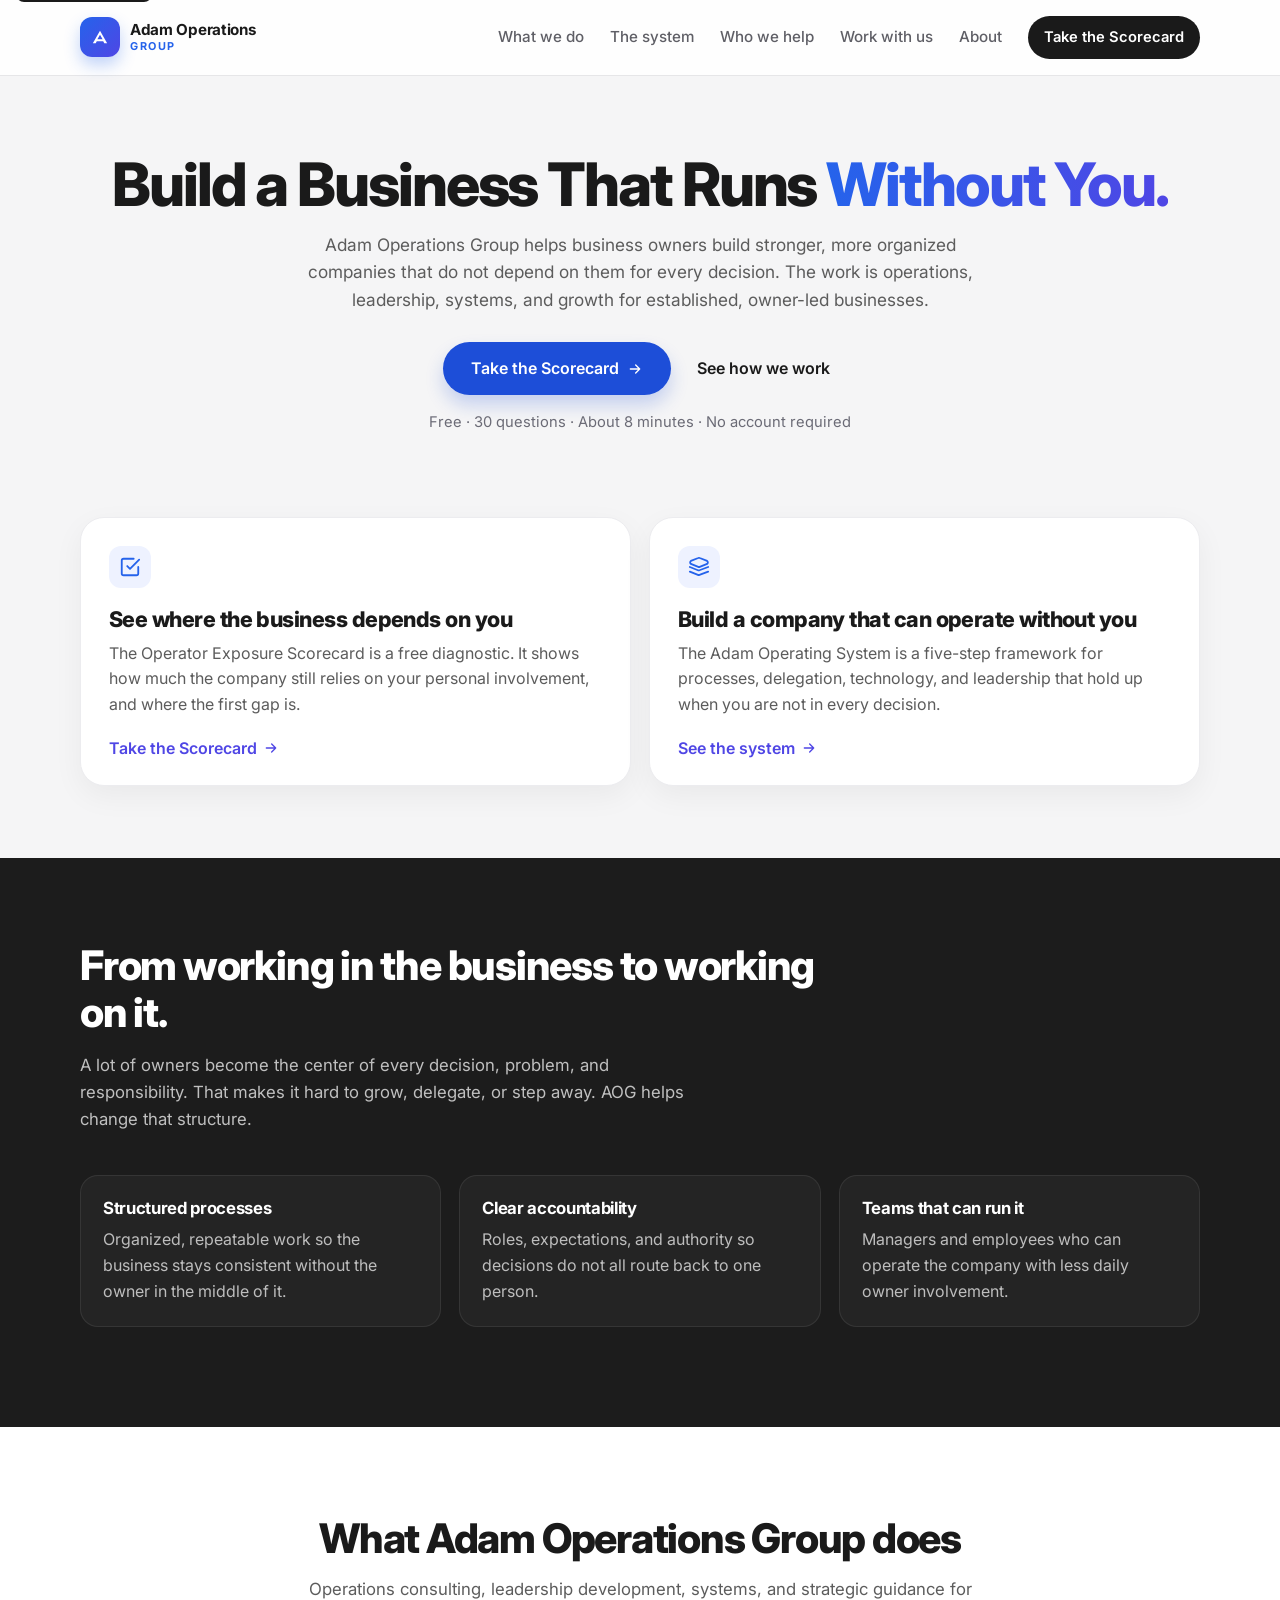
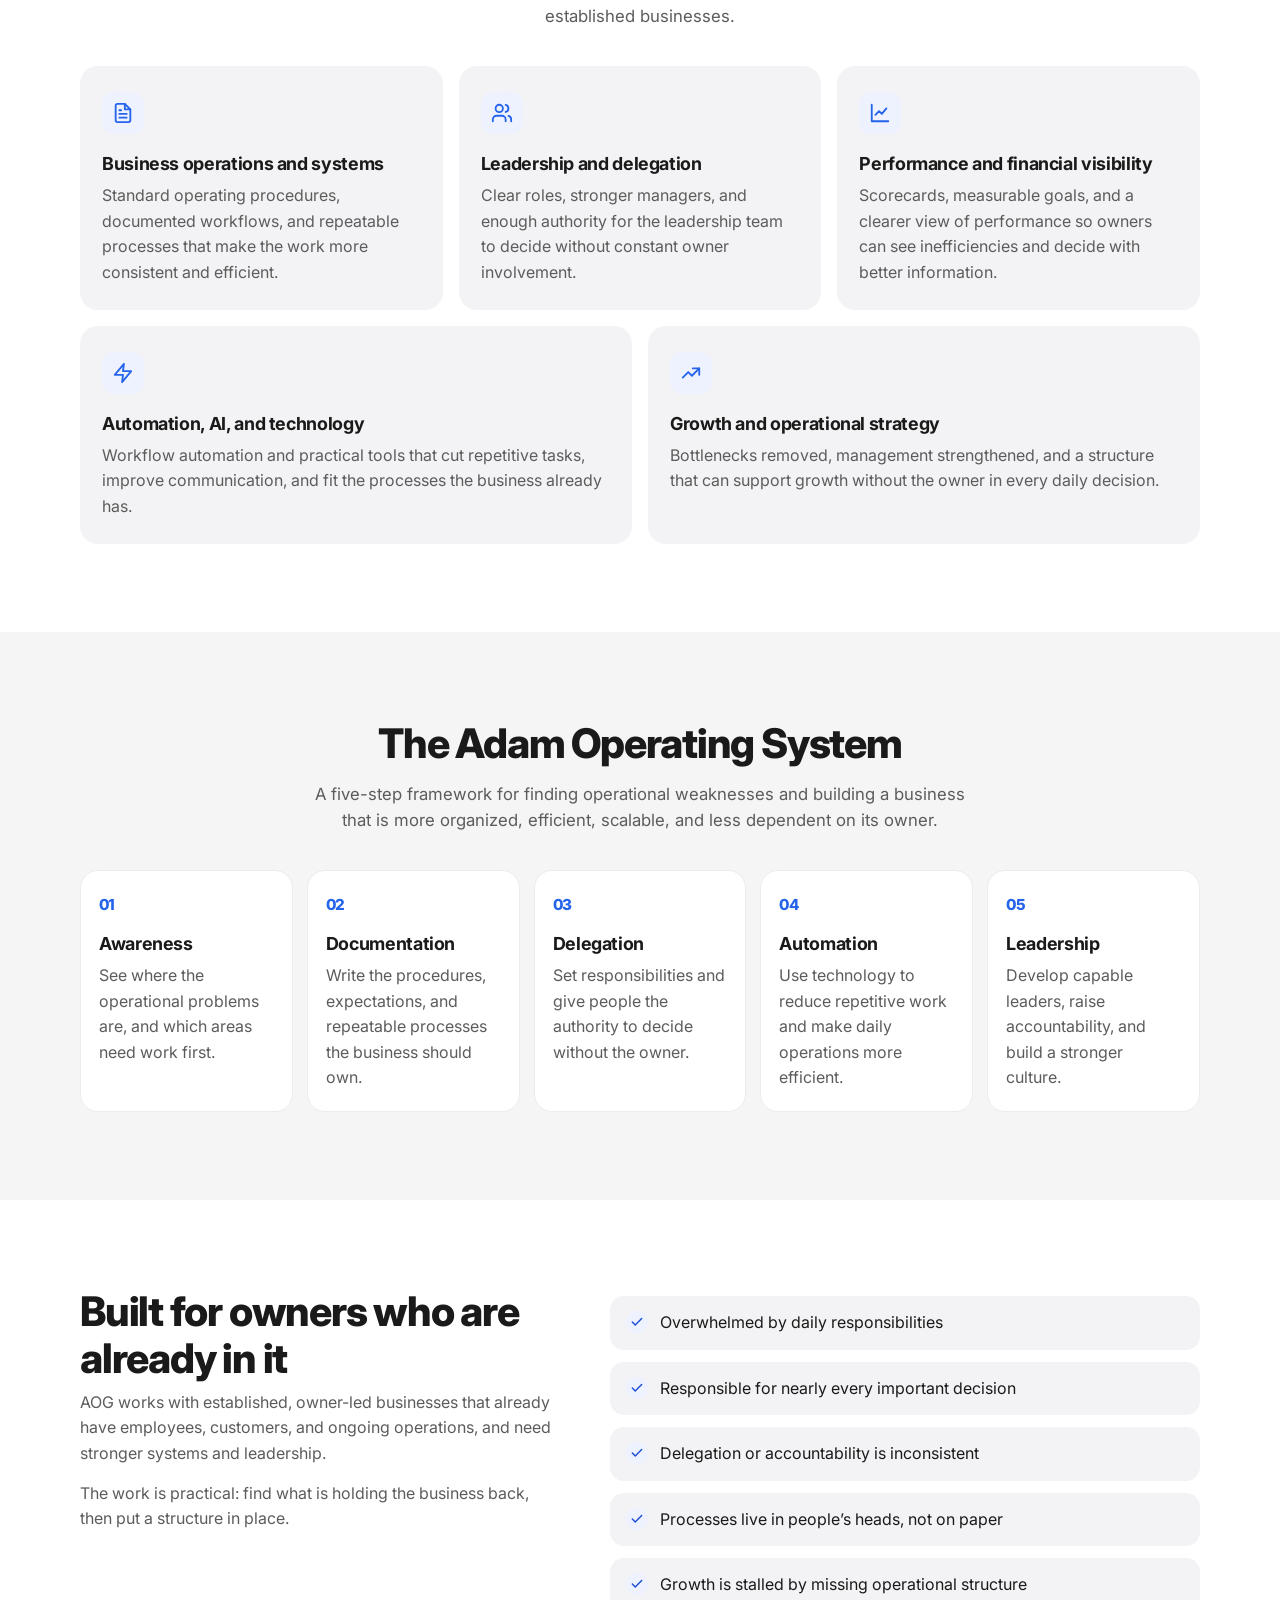
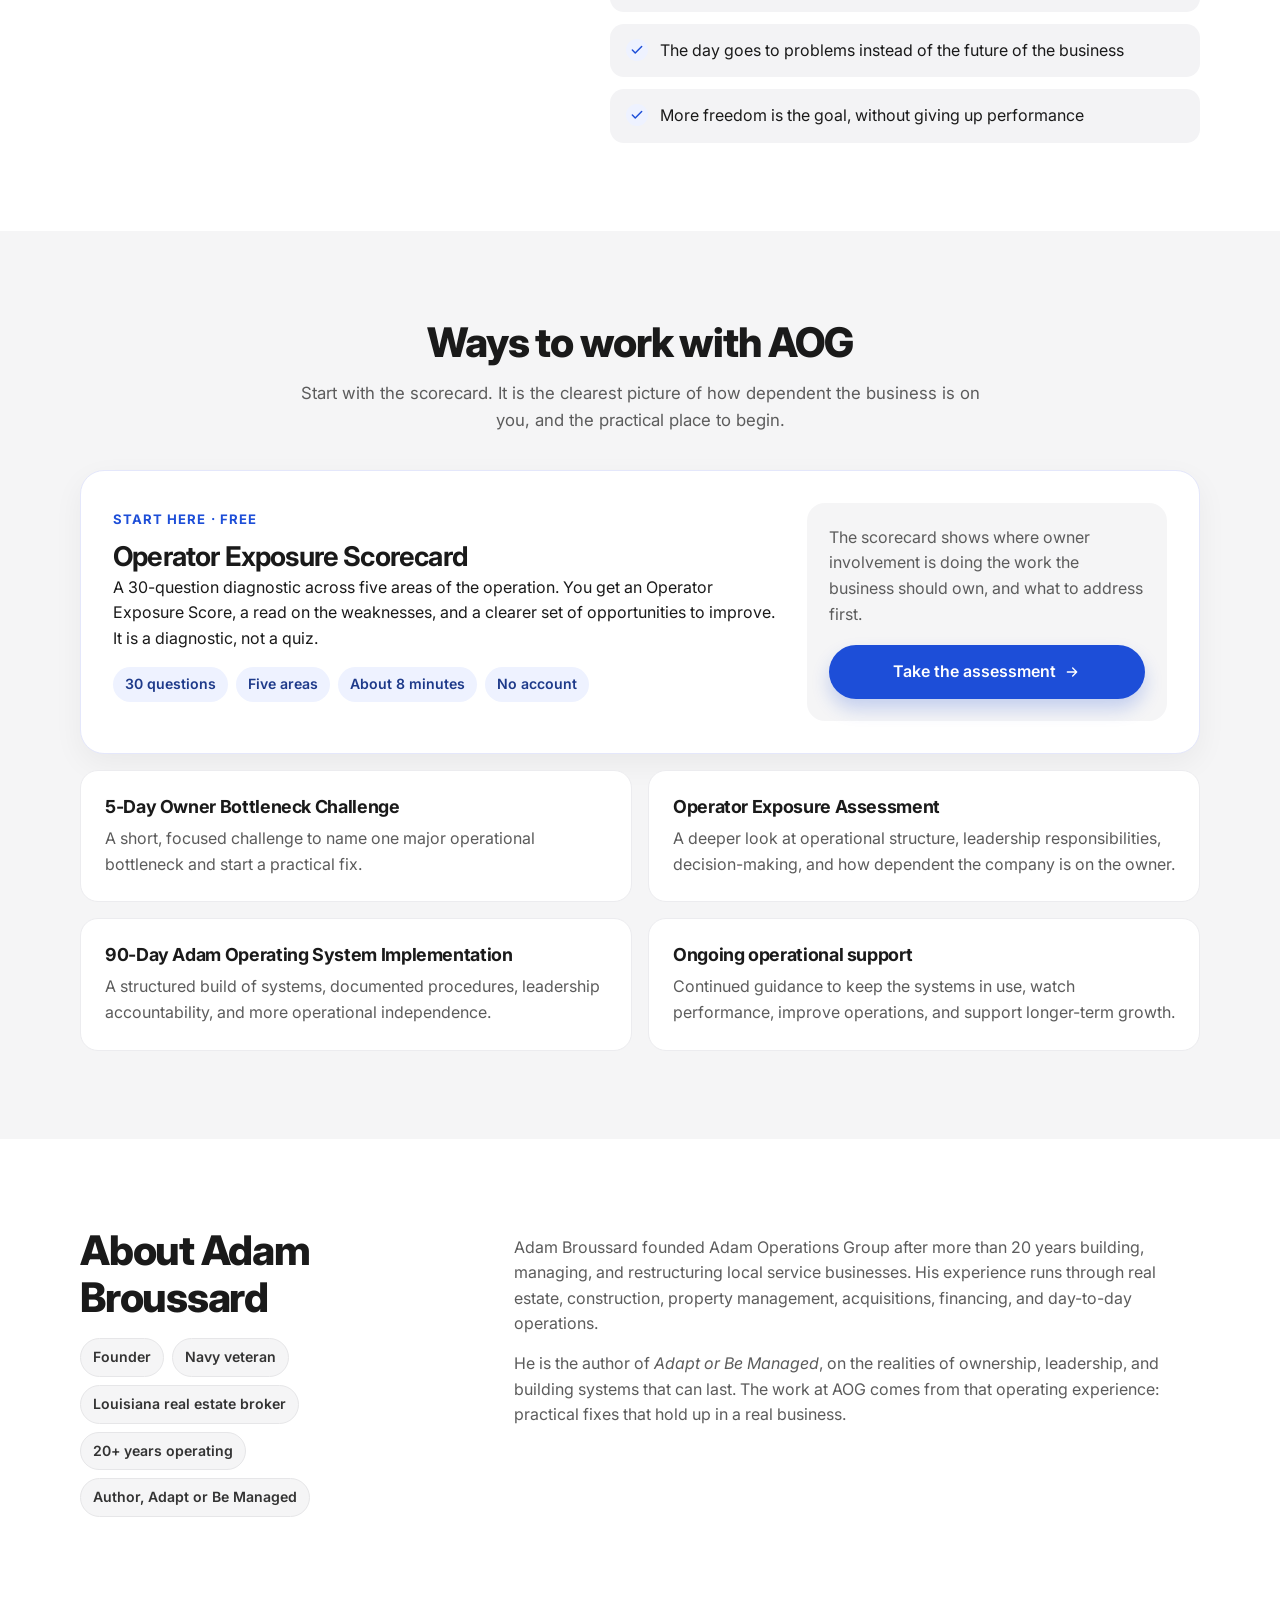
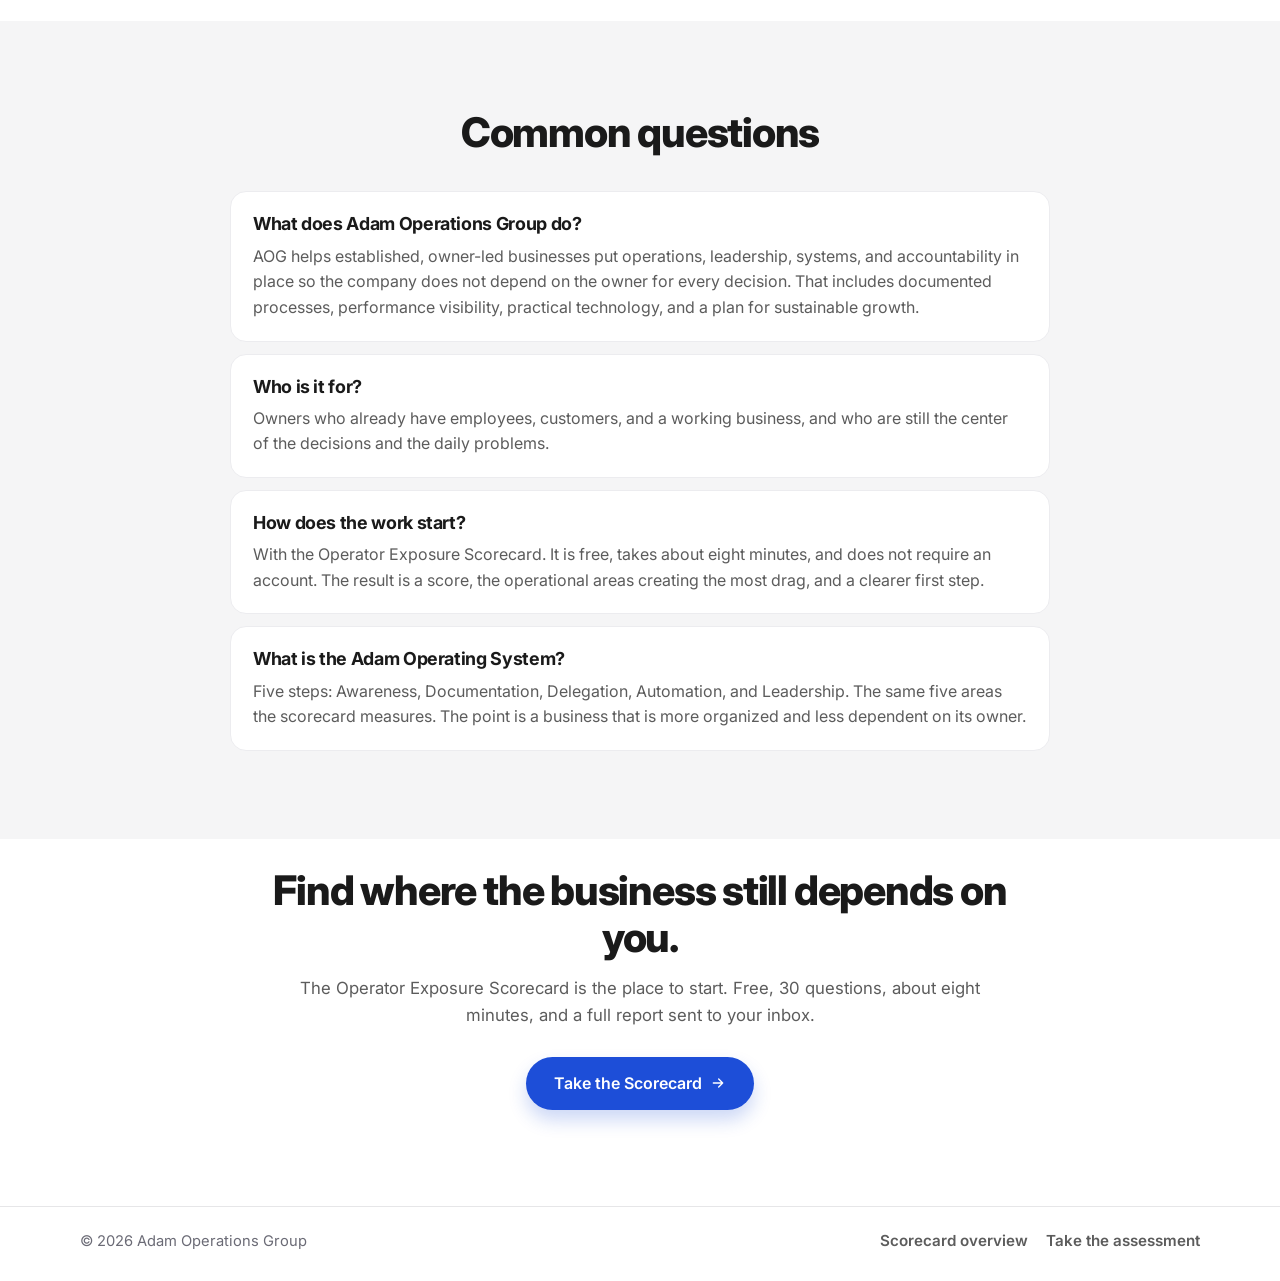
==== index.html @ 941cbd58 "Add the Adam Operations Group landing page. Give owners one place to see the offer and start the Ope" ====
<!DOCTYPE html>
<html lang="en">
<head>
  <meta charset="UTF-8">
  <meta name="viewport" content="width=device-width, initial-scale=1">
  <title>Adam Operations Group | Build a Business That Runs Without You</title>
  <meta name="description" content="Adam Operations Group helps established, owner-led businesses build systems, leadership, and operations that do not depend on the owner for every decision. Take the free Operator Exposure Scorecard.">
  <link rel="preconnect" href="https://fonts.googleapis.com">
  <link rel="preconnect" href="https://fonts.gstatic.com" crossorigin>
  <link href="https://fonts.googleapis.com/css2?family=Inter:wght@400;500;600;700;800&display=swap" rel="stylesheet">
  <link rel="icon" href="data:image/svg+xml,%3Csvg xmlns='http://www.w3.org/2000/svg' viewBox='0 0 32 32'%3E%3Crect width='32' height='32' rx='8' fill='%232563eb'/%3E%3Cpath d='M8 21.5 16 8l8 13.5h-3.1l-1.2-2.4H12.3L11.1 21.5H8zm4.9-4.6h6.2L16 12.2l-3.1 4.7z' fill='white'/%3E%3C/svg%3E">
  <style>
    :root {
      --ink: #1a1a1a;
      --muted: #5c5c5c;
      --soft: #6b6b76;
      --line: #e6e6e8;
      --bg: #f5f5f6;
      --card: #f3f3f5;
      --white: #ffffff;
      --blue: #1d4ed8;
      --blue-bright: #2563eb;
      --indigo: #4f46e5;
      --blue-soft: #eef2ff;
      --max: 1120px;
      --header: 76px;
      --shadow: 0 10px 30px rgba(17, 17, 17, 0.05);
    }

    * { box-sizing: border-box; }
    html { scroll-behavior: smooth; }
    body {
      margin: 0;
      font-family: Inter, ui-sans-serif, system-ui, sans-serif;
      color: var(--ink);
      background: var(--bg);
      font-size: 16px;
      line-height: 1.6;
    }
    img, svg { display: block; }
    a { color: inherit; }
    button, a { -webkit-tap-highlight-color: transparent; }
    :focus-visible {
      outline: 2px solid var(--blue-bright);
      outline-offset: 3px;
    }
    .skip {
      position: absolute;
      left: 16px;
      top: -40px;
      background: var(--ink);
      color: white;
      padding: 8px 12px;
      border-radius: 8px;
      z-index: 20;
    }
    .skip:focus { top: 12px; }

    .wrap {
      width: min(var(--max), calc(100% - 40px));
      margin: 0 auto;
    }
    .center { text-align: center; }
    .lede {
      max-width: 680px;
      margin: 14px auto 0;
      color: var(--muted);
      font-size: 1.05rem;
    }
    h1, h2, h3, p { margin: 0; }
    h1 {
      font-size: clamp(2.5rem, 5.4vw, 3.75rem);
      line-height: 1.08;
      letter-spacing: -0.035em;
      font-weight: 800;
    }
    h2 {
      font-size: clamp(1.85rem, 3.4vw, 2.55rem);
      line-height: 1.15;
      letter-spacing: -0.03em;
      font-weight: 800;
    }
    h3 {
      font-size: 1.12rem;
      letter-spacing: -0.02em;
      font-weight: 700;
      line-height: 1.3;
    }
    .accent {
      background: linear-gradient(90deg, var(--blue-bright), var(--indigo));
      -webkit-background-clip: text;
      background-clip: text;
      color: transparent;
    }

    header {
      position: sticky;
      top: 0;
      z-index: 10;
      height: var(--header);
      display: flex;
      align-items: center;
      background: rgba(255, 255, 255, 0.84);
      backdrop-filter: blur(12px);
      border-bottom: 1px solid var(--line);
    }
    .bar {
      width: min(var(--max), calc(100% - 40px));
      margin: 0 auto;
      display: flex;
      align-items: center;
      justify-content: space-between;
      gap: 24px;
    }
    .brand {
      display: flex;
      align-items: center;
      gap: 10px;
      text-decoration: none;
      min-width: 0;
    }
    .mark {
      width: 40px;
      height: 40px;
      border-radius: 12px;
      display: grid;
      place-items: center;
      color: white;
      background: linear-gradient(135deg, var(--blue-bright), var(--indigo));
      box-shadow: 0 8px 16px rgba(37, 99, 235, 0.28);
      flex: none;
    }
    .brand-text { display: flex; flex-direction: column; line-height: 1.05; }
    .brand-text strong { font-size: 0.95rem; letter-spacing: -0.02em; }
    .brand-text small {
      margin-top: 3px;
      font-size: 0.68rem;
      font-weight: 700;
      letter-spacing: 0.14em;
      text-transform: uppercase;
      color: var(--blue-bright);
    }
    nav { display: flex; align-items: center; gap: 26px; }
    nav a {
      text-decoration: none;
      color: #5f5f66;
      font-weight: 500;
      font-size: 0.95rem;
    }
    nav a:hover { color: var(--ink); }
    nav a.btn { color: white; font-weight: 600; }
    nav a.btn:hover { color: white; }
    .menu {
      display: none;
      width: 42px;
      height: 42px;
      border-radius: 999px;
      border: 1px solid var(--line);
      background: white;
      color: var(--ink);
      align-items: center;
      justify-content: center;
      cursor: pointer;
    }

    .btn {
      display: inline-flex;
      align-items: center;
      justify-content: center;
      gap: 8px;
      text-decoration: none;
      border-radius: 999px;
      font-weight: 600;
      border: 0;
      cursor: pointer;
    }
    .btn svg { width: 16px; height: 16px; }
    .btn-dark {
      background: var(--ink);
      color: white;
      padding: 10px 16px;
      font-size: 0.92rem;
    }
    .btn-dark:hover { background: #000; }
    .btn-blue {
      background: var(--blue);
      color: white;
      padding: 14px 28px;
      font-size: 1rem;
      box-shadow: 0 10px 18px rgba(29, 78, 216, 0.22);
    }
    .btn-blue:hover { background: #1e40af; }
    .btn-ghost {
      background: transparent;
      color: var(--ink);
      padding: 14px 8px;
      font-size: 1rem;
    }
    .btn-ghost:hover { color: var(--blue); }

    .hero {
      padding: 76px 0 28px;
      text-align: center;
    }
    .hero .lede { font-size: 1.08rem; }
    .hero-actions {
      display: flex;
      justify-content: center;
      align-items: center;
      gap: 8px 18px;
      margin-top: 28px;
      flex-wrap: wrap;
    }
    .fine {
      margin-top: 16px;
      color: var(--soft);
      font-size: 0.92rem;
    }
    .paths {
      display: grid;
      grid-template-columns: 1fr 1fr;
      gap: 18px;
      padding: 54px 0 72px;
    }
    .path {
      display: flex;
      flex-direction: column;
      align-items: flex-start;
      text-align: left;
      text-decoration: none;
      background: white;
      border: 1px solid #ececef;
      border-radius: 24px;
      padding: 28px 28px 24px;
      box-shadow: var(--shadow);
      min-height: 230px;
      transition: border-color 0.15s ease, transform 0.15s ease;
    }
    .path:hover { border-color: #d5d5dc; transform: translateY(-2px); }
    .path h2 {
      font-size: 1.35rem;
      line-height: 1.25;
      letter-spacing: -0.025em;
    }
    .icon {
      width: 42px;
      height: 42px;
      border-radius: 12px;
      display: grid;
      place-items: center;
      background: var(--blue-soft);
      color: var(--blue-bright);
      margin-bottom: 18px;
    }
    .icon svg { width: 22px; height: 22px; }
    .path p, .card p, .offer p, .step p, .faq p, .about-copy p, .who-copy p {
      color: var(--muted);
      margin-top: 8px;
    }
    .more {
      margin-top: auto;
      padding-top: 18px;
      color: var(--indigo);
      font-weight: 600;
      display: inline-flex;
      align-items: center;
      gap: 6px;
    }
    .more svg { width: 16px; height: 16px; }

    .band {
      background: #1c1c1c;
      color: white;
      padding: 84px 0;
    }
    .band h2 { max-width: 740px; }
    .band .intro {
      max-width: 640px;
      color: rgba(255, 255, 255, 0.72);
      margin-top: 16px;
      font-size: 1.05rem;
    }
    .pillars {
      display: grid;
      grid-template-columns: repeat(3, 1fr);
      gap: 18px;
      margin-top: 42px;
      list-style: none;
      padding: 0;
    }
    .pillars li {
      background: rgba(255, 255, 255, 0.04);
      border: 1px solid rgba(255, 255, 255, 0.08);
      border-radius: 18px;
      padding: 22px;
    }
    .pillars h3 { font-size: 1.05rem; }
    .pillars p { color: rgba(255, 255, 255, 0.7); margin-top: 8px; }

    section { scroll-margin-top: 92px; }
    .section { padding: 88px 0; }
    .section.white { background: white; }
    .section.gray { background: var(--bg); }
    .section-head { margin-bottom: 36px; }

    .cards {
      display: grid;
      grid-template-columns: repeat(6, 1fr);
      gap: 16px;
      list-style: none;
      padding: 0;
      margin: 0;
    }
    .card {
      background: var(--card);
      border-radius: 18px;
      padding: 26px 22px 24px;
      text-align: left;
    }
    .cards .card:nth-child(-n+3) { grid-column: span 2; }
    .cards .card:nth-child(n+4) { grid-column: span 3; }

    .steps {
      display: grid;
      grid-template-columns: repeat(5, 1fr);
      gap: 14px;
      list-style: none;
      padding: 0;
      margin: 0;
    }
    .step {
      background: white;
      border: 1px solid #ececef;
      border-radius: 18px;
      padding: 22px 18px 20px;
      text-align: left;
    }
    .num {
      display: block;
      font-weight: 800;
      letter-spacing: -0.04em;
      font-size: 0.95rem;
      color: var(--blue-bright);
      margin-bottom: 14px;
    }

    .who {
      display: grid;
      grid-template-columns: 0.9fr 1.1fr;
      gap: 48px;
      align-items: start;
    }
    .who-copy h2, .about-copy h2 { text-align: left; }
    .checks {
      list-style: none;
      padding: 8px 0 0;
      margin: 0;
      display: grid;
      gap: 12px;
    }
    .checks li {
      display: flex;
      gap: 12px;
      align-items: flex-start;
      background: var(--card);
      border-radius: 14px;
      padding: 14px 16px;
      color: var(--ink);
    }
    .tick {
      width: 22px;
      height: 22px;
      border-radius: 999px;
      background: var(--blue-soft);
      color: var(--blue);
      display: grid;
      place-items: center;
      flex: none;
      margin-top: 1px;
    }
    .tick svg { width: 14px; height: 14px; }

    .offers { display: grid; gap: 16px; }
    .feature {
      display: grid;
      grid-template-columns: 1.3fr 0.7fr;
      gap: 24px;
      align-items: center;
      background: white;
      border: 1px solid #e4e7fb;
      border-radius: 24px;
      padding: 32px;
      box-shadow: var(--shadow);
      text-align: left;
    }
    .kicker {
      display: inline-flex;
      align-items: center;
      gap: 8px;
      color: var(--blue);
      font-weight: 700;
      font-size: 0.82rem;
      letter-spacing: 0.08em;
      text-transform: uppercase;
    }
    .feature h3 { font-size: 1.7rem; letter-spacing: -0.03em; margin-top: 8px; }
    .chips {
      display: flex;
      flex-wrap: wrap;
      gap: 8px;
      margin-top: 16px;
      padding: 0;
      list-style: none;
    }
    .chips li {
      background: var(--blue-soft);
      color: #1e3a8a;
      border-radius: 999px;
      padding: 6px 12px;
      font-size: 0.88rem;
      font-weight: 600;
    }
    .feature-side {
      background: var(--bg);
      border-radius: 18px;
      padding: 22px;
    }
    .feature-side p { color: var(--muted); }
    .feature-side .btn { margin-top: 18px; width: 100%; }
    .grid-2 {
      display: grid;
      grid-template-columns: 1fr 1fr;
      gap: 16px;
      list-style: none;
      padding: 0;
      margin: 0;
    }
    .offer {
      background: white;
      border: 1px solid #ececef;
      border-radius: 18px;
      padding: 24px;
      text-align: left;
    }

    .about {
      display: grid;
      grid-template-columns: 0.72fr 1.28fr;
      gap: 48px;
      align-items: start;
    }
    .creds {
      display: flex;
      flex-wrap: wrap;
      gap: 8px;
      margin-top: 18px;
      padding: 0;
      list-style: none;
    }
    .creds li {
      border: 1px solid var(--line);
      background: var(--bg);
      border-radius: 999px;
      padding: 7px 12px;
      font-size: 0.88rem;
      font-weight: 600;
      color: #333;
    }
    .about-copy p + p,
    .who-copy p + p { margin-top: 14px; }
    .book { font-style: italic; }

    .faq {
      max-width: 820px;
      margin: 0 auto;
      display: grid;
      gap: 12px;
    }
    .faq article {
      background: white;
      border: 1px solid #ececef;
      border-radius: 16px;
      padding: 20px 22px;
      text-align: left;
    }

    .close { padding: 28px 0 96px; }
    .close h2 { max-width: 760px; margin: 0 auto; }
    .footer {
      border-top: 1px solid var(--line);
      background: white;
      padding: 22px 0 28px;
    }
    .footer-row {
      display: flex;
      justify-content: space-between;
      gap: 16px;
      align-items: center;
      color: var(--soft);
      font-size: 0.92rem;
    }
    .footer a { color: var(--muted); font-weight: 600; text-decoration: none; }
    .footer a:hover { color: var(--blue); }
    .footer nav { gap: 18px; }

    @media (max-width: 980px) {
      .steps { grid-template-columns: 1fr 1fr; }
      .steps .step:last-child { grid-column: 1 / -1; }
      .cards { grid-template-columns: 1fr 1fr; }
      .cards .card,
      .cards .card:nth-child(-n+3),
      .cards .card:nth-child(n+4) { grid-column: auto; }
      .cards .card:last-child { grid-column: 1 / -1; }
      .who, .about, .feature { grid-template-columns: 1fr; }
      .pillars { grid-template-columns: 1fr; }
    }

    @media (max-width: 860px) {
      .menu { display: inline-flex; }
      nav {
        display: none;
        position: absolute;
        top: var(--header);
        left: 0;
        right: 0;
        background: #fff;
        border-bottom: 1px solid var(--line);
        box-shadow: 0 16px 30px rgba(17, 17, 17, 0.08);
        flex-direction: column;
        align-items: flex-start;
        padding: 8px 22px 18px;
        gap: 0;
      }
      nav.open { display: flex; }
      nav a { padding: 12px 0; width: 100%; }
      .header-cta { display: none; }
      nav .header-cta {
        display: inline-flex;
        margin-top: 8px;
        width: auto;
      }
    }

    @media (max-width: 680px) {
      .wrap, .bar { width: min(var(--max), calc(100% - 32px)); }
      .paths, .grid-2, .steps, .cards { grid-template-columns: 1fr; }
      .steps .step:last-child,
      .cards .card:last-child { grid-column: auto; }
      .hero { padding-top: 48px; }
      .section { padding: 64px 0; }
      .feature, .path { padding: 22px; }
      .footer-row { flex-direction: column; align-items: flex-start; }
      .footer nav { flex-direction: column; align-items: flex-start; gap: 8px; }
    }

    @media (prefers-reduced-motion: reduce) {
      html { scroll-behavior: auto; }
      .path { transition: none; }
    }
  </style>
</head>
<body id="top">
  <a class="skip" href="#main">Skip to content</a>
  <header>
    <div class="bar">
      <a class="brand" href="#top" aria-label="Adam Operations Group, home">
        <span class="mark" aria-hidden="true">
          <svg width="22" height="22" viewBox="0 0 24 24" fill="currentColor"><path d="M4.2 18.8 12 5.2l7.8 13.6h-3.15l-1.15-2.15H8.5L7.35 18.8H4.2zm4.95-4.35h5.7L12 9.55l-2.85 4.9z"/></svg>
        </span>
        <span class="brand-text">
          <strong>Adam Operations</strong>
          <small>Group</small>
        </span>
      </a>
      <button class="menu" type="button" aria-expanded="false" aria-controls="nav" aria-label="Open menu">
        <svg width="20" height="20" viewBox="0 0 24 24" fill="none" stroke="currentColor" stroke-width="2" stroke-linecap="round"><path d="M4 7h16M4 12h16M4 17h16"/></svg>
      </button>
      <nav id="nav" aria-label="Primary">
        <a href="#work">What we do</a>
        <a href="#system">The system</a>
        <a href="#who">Who we help</a>
        <a href="#services">Work with us</a>
        <a href="#about">About</a>
        <a class="btn btn-dark header-cta" href="https://adamoperationsgroup.com/scorecard-survey">Take the Scorecard</a>
      </nav>
    </div>
  </header>

  <main id="main">
    <div class="wrap">
      <section class="hero" aria-labelledby="hero-title">
        <h1 id="hero-title">Build a Business That Runs <span class="accent">Without You.</span></h1>
        <p class="lede">Adam Operations Group helps business owners build stronger, more organized companies that do not depend on them for every decision. The work is operations, leadership, systems, and growth for established, owner-led businesses.</p>
        <div class="hero-actions">
          <a class="btn btn-blue" href="https://adamoperationsgroup.com/scorecard-survey">Take the Scorecard
            <svg viewBox="0 0 24 24" fill="none" stroke="currentColor" stroke-width="2" stroke-linecap="round" stroke-linejoin="round"><path d="M5 12h14M13 6l6 6-6 6"/></svg>
          </a>
          <a class="btn btn-ghost" href="#system">See how we work</a>
        </div>
        <p class="fine">Free · 30 questions · About 8 minutes · No account required</p>
      </section>

      <div class="paths">
        <a class="path" href="https://adamoperationsgroup.com/scorecard-survey">
          <span class="icon" aria-hidden="true">
            <svg viewBox="0 0 24 24" fill="none" stroke="currentColor" stroke-width="2" stroke-linecap="round" stroke-linejoin="round"><path d="M9 11l3 3L22 4"/><path d="M21 12v7a2 2 0 0 1-2 2H5a2 2 0 0 1-2-2V5a2 2 0 0 1 2-2h11"/></svg>
          </span>
          <h2>See where the business depends on you</h2>
          <p>The Operator Exposure Scorecard is a free diagnostic. It shows how much the company still relies on your personal involvement, and where the first gap is.</p>
          <span class="more">Take the Scorecard
            <svg viewBox="0 0 24 24" fill="none" stroke="currentColor" stroke-width="2" stroke-linecap="round" stroke-linejoin="round"><path d="M5 12h14M13 6l6 6-6 6"/></svg>
          </span>
        </a>
        <a class="path" href="#system">
          <span class="icon" aria-hidden="true">
            <svg viewBox="0 0 24 24" fill="none" stroke="currentColor" stroke-width="2" stroke-linecap="round" stroke-linejoin="round"><path d="m12.83 2.18 8 3.2a2 2 0 0 1 0 3.24l-8 3.2a2 2 0 0 1-1.66 0l-8-3.2a2 2 0 0 1 0-3.24l8-3.2a2 2 0 0 1 1.66 0Z"/><path d="m2 12 8.83 3.53a2 2 0 0 0 1.66 0L22 12"/><path d="m2 17 8.83 3.53a2 2 0 0 0 1.66 0L22 17"/></svg>
          </span>
          <h2>Build a company that can operate without you</h2>
          <p>The Adam Operating System is a five-step framework for processes, delegation, technology, and leadership that hold up when you are not in every decision.</p>
          <span class="more">See the system
            <svg viewBox="0 0 24 24" fill="none" stroke="currentColor" stroke-width="2" stroke-linecap="round" stroke-linejoin="round"><path d="M5 12h14M13 6l6 6-6 6"/></svg>
          </span>
        </a>
      </div>
    </div>

    <section class="band" aria-labelledby="mission-title">
      <div class="wrap">
        <h2 id="mission-title">From working in the business to working on it.</h2>
        <p class="intro">A lot of owners become the center of every decision, problem, and responsibility. That makes it hard to grow, delegate, or step away. AOG helps change that structure.</p>
        <ul class="pillars">
          <li>
            <h3>Structured processes</h3>
            <p>Organized, repeatable work so the business stays consistent without the owner in the middle of it.</p>
          </li>
          <li>
            <h3>Clear accountability</h3>
            <p>Roles, expectations, and authority so decisions do not all route back to one person.</p>
          </li>
          <li>
            <h3>Teams that can run it</h3>
            <p>Managers and employees who can operate the company with less daily owner involvement.</p>
          </li>
        </ul>
      </div>
    </section>

    <section class="section white" id="work" aria-labelledby="work-title">
      <div class="wrap">
        <div class="section-head center">
          <h2 id="work-title">What Adam Operations Group does</h2>
          <p class="lede">Operations consulting, leadership development, systems, and strategic guidance for established businesses.</p>
        </div>
        <ul class="cards">
          <li class="card">
            <span class="icon" aria-hidden="true">
              <svg viewBox="0 0 24 24" fill="none" stroke="currentColor" stroke-width="2" stroke-linecap="round" stroke-linejoin="round"><path d="M14 2H6a2 2 0 0 0-2 2v16a2 2 0 0 0 2 2h12a2 2 0 0 0 2-2V8z"/><path d="M14 2v6h6M8 13h8M8 17h8M8 9h2"/></svg>
            </span>
            <h3>Business operations and systems</h3>
            <p>Standard operating procedures, documented workflows, and repeatable processes that make the work more consistent and efficient.</p>
          </li>
          <li class="card">
            <span class="icon" aria-hidden="true">
              <svg viewBox="0 0 24 24" fill="none" stroke="currentColor" stroke-width="2" stroke-linecap="round" stroke-linejoin="round"><path d="M16 21v-2a4 4 0 0 0-4-4H6a4 4 0 0 0-4 4v2"/><circle cx="9" cy="7" r="4"/><path d="M22 21v-2a4 4 0 0 0-3-3.87M16 3.13a4 4 0 0 1 0 7.75"/></svg>
            </span>
            <h3>Leadership and delegation</h3>
            <p>Clear roles, stronger managers, and enough authority for the leadership team to decide without constant owner involvement.</p>
          </li>
          <li class="card">
            <span class="icon" aria-hidden="true">
              <svg viewBox="0 0 24 24" fill="none" stroke="currentColor" stroke-width="2" stroke-linecap="round" stroke-linejoin="round"><path d="M3 3v18h18"/><path d="M7 14l4-4 3 3 5-6"/></svg>
            </span>
            <h3>Performance and financial visibility</h3>
            <p>Scorecards, measurable goals, and a clearer view of performance so owners can see inefficiencies and decide with better information.</p>
          </li>
          <li class="card">
            <span class="icon" aria-hidden="true">
              <svg viewBox="0 0 24 24" fill="none" stroke="currentColor" stroke-width="2" stroke-linecap="round" stroke-linejoin="round"><path d="M13 2 3 14h9l-1 8 10-12h-9l1-8z"/></svg>
            </span>
            <h3>Automation, AI, and technology</h3>
            <p>Workflow automation and practical tools that cut repetitive tasks, improve communication, and fit the processes the business already has.</p>
          </li>
          <li class="card">
            <span class="icon" aria-hidden="true">
              <svg viewBox="0 0 24 24" fill="none" stroke="currentColor" stroke-width="2" stroke-linecap="round" stroke-linejoin="round"><path d="M3 17l6-6 4 4 8-8"/><path d="M14 7h7v7"/></svg>
            </span>
            <h3>Growth and operational strategy</h3>
            <p>Bottlenecks removed, management strengthened, and a structure that can support growth without the owner in every daily decision.</p>
          </li>
        </ul>
      </div>
    </section>

    <section class="section gray" id="system" aria-labelledby="system-title">
      <div class="wrap">
        <div class="section-head center">
          <h2 id="system-title">The Adam Operating System</h2>
          <p class="lede">A five-step framework for finding operational weaknesses and building a business that is more organized, efficient, scalable, and less dependent on its owner.</p>
        </div>
        <ol class="steps">
          <li class="step">
            <span class="num">01</span>
            <h3>Awareness</h3>
            <p>See where the operational problems are, and which areas need work first.</p>
          </li>
          <li class="step">
            <span class="num">02</span>
            <h3>Documentation</h3>
            <p>Write the procedures, expectations, and repeatable processes the business should own.</p>
          </li>
          <li class="step">
            <span class="num">03</span>
            <h3>Delegation</h3>
            <p>Set responsibilities and give people the authority to decide without the owner.</p>
          </li>
          <li class="step">
            <span class="num">04</span>
            <h3>Automation</h3>
            <p>Use technology to reduce repetitive work and make daily operations more efficient.</p>
          </li>
          <li class="step">
            <span class="num">05</span>
            <h3>Leadership</h3>
            <p>Develop capable leaders, raise accountability, and build a stronger culture.</p>
          </li>
        </ol>
      </div>
    </section>

    <section class="section white" id="who" aria-labelledby="who-title">
      <div class="wrap who">
        <div class="who-copy">
          <h2 id="who-title">Built for owners who are already in it</h2>
          <p>AOG works with established, owner-led businesses that already have employees, customers, and ongoing operations, and need stronger systems and leadership.</p>
          <p>The work is practical: find what is holding the business back, then put a structure in place.</p>
        </div>
        <ul class="checks">
          <li><span class="tick" aria-hidden="true"><svg viewBox="0 0 24 24" fill="none" stroke="currentColor" stroke-width="2.5" stroke-linecap="round" stroke-linejoin="round"><path d="M20 6 9 17l-5-5"/></svg></span>Overwhelmed by daily responsibilities</li>
          <li><span class="tick" aria-hidden="true"><svg viewBox="0 0 24 24" fill="none" stroke="currentColor" stroke-width="2.5" stroke-linecap="round" stroke-linejoin="round"><path d="M20 6 9 17l-5-5"/></svg></span>Responsible for nearly every important decision</li>
          <li><span class="tick" aria-hidden="true"><svg viewBox="0 0 24 24" fill="none" stroke="currentColor" stroke-width="2.5" stroke-linecap="round" stroke-linejoin="round"><path d="M20 6 9 17l-5-5"/></svg></span>Delegation or accountability is inconsistent</li>
          <li><span class="tick" aria-hidden="true"><svg viewBox="0 0 24 24" fill="none" stroke="currentColor" stroke-width="2.5" stroke-linecap="round" stroke-linejoin="round"><path d="M20 6 9 17l-5-5"/></svg></span>Processes live in people’s heads, not on paper</li>
          <li><span class="tick" aria-hidden="true"><svg viewBox="0 0 24 24" fill="none" stroke="currentColor" stroke-width="2.5" stroke-linecap="round" stroke-linejoin="round"><path d="M20 6 9 17l-5-5"/></svg></span>Growth is stalled by missing operational structure</li>
          <li><span class="tick" aria-hidden="true"><svg viewBox="0 0 24 24" fill="none" stroke="currentColor" stroke-width="2.5" stroke-linecap="round" stroke-linejoin="round"><path d="M20 6 9 17l-5-5"/></svg></span>The day goes to problems instead of the future of the business</li>
          <li><span class="tick" aria-hidden="true"><svg viewBox="0 0 24 24" fill="none" stroke="currentColor" stroke-width="2.5" stroke-linecap="round" stroke-linejoin="round"><path d="M20 6 9 17l-5-5"/></svg></span>More freedom is the goal, without giving up performance</li>
        </ul>
      </div>
    </section>

    <section class="section gray" id="services" aria-labelledby="services-title">
      <div class="wrap">
        <div class="section-head center">
          <h2 id="services-title">Ways to work with AOG</h2>
          <p class="lede">Start with the scorecard. It is the clearest picture of how dependent the business is on you, and the practical place to begin.</p>
        </div>
        <div class="offers">
          <article class="feature">
            <div>
              <p class="kicker">Start here · Free</p>
              <h3>Operator Exposure Scorecard</h3>
              <p>A 30-question diagnostic across five areas of the operation. You get an Operator Exposure Score, a read on the weaknesses, and a clearer set of opportunities to improve. It is a diagnostic, not a quiz.</p>
              <ul class="chips">
                <li>30 questions</li>
                <li>Five areas</li>
                <li>About 8 minutes</li>
                <li>No account</li>
              </ul>
            </div>
            <div class="feature-side">
              <p>The scorecard shows where owner involvement is doing the work the business should own, and what to address first.</p>
              <a class="btn btn-blue" href="https://adamoperationsgroup.com/scorecard-survey">Take the assessment
                <svg viewBox="0 0 24 24" fill="none" stroke="currentColor" stroke-width="2" stroke-linecap="round" stroke-linejoin="round"><path d="M5 12h14M13 6l6 6-6 6"/></svg>
              </a>
            </div>
          </article>
          <ul class="grid-2">
            <li class="offer">
              <h3>5-Day Owner Bottleneck Challenge</h3>
              <p>A short, focused challenge to name one major operational bottleneck and start a practical fix.</p>
            </li>
            <li class="offer">
              <h3>Operator Exposure Assessment</h3>
              <p>A deeper look at operational structure, leadership responsibilities, decision-making, and how dependent the company is on the owner.</p>
            </li>
            <li class="offer">
              <h3>90-Day Adam Operating System Implementation</h3>
              <p>A structured build of systems, documented procedures, leadership accountability, and more operational independence.</p>
            </li>
            <li class="offer">
              <h3>Ongoing operational support</h3>
              <p>Continued guidance to keep the systems in use, watch performance, improve operations, and support longer-term growth.</p>
            </li>
          </ul>
        </div>
      </div>
    </section>

    <section class="section white" id="about" aria-labelledby="about-title">
      <div class="wrap about">
        <div>
          <h2 id="about-title">About Adam Broussard</h2>
          <ul class="creds">
            <li>Founder</li>
            <li>Navy veteran</li>
            <li>Louisiana real estate broker</li>
            <li>20+ years operating</li>
            <li>Author, Adapt or Be Managed</li>
          </ul>
        </div>
        <div class="about-copy">
          <p>Adam Broussard founded Adam Operations Group after more than 20 years building, managing, and restructuring local service businesses. His experience runs through real estate, construction, property management, acquisitions, financing, and day-to-day operations.</p>
          <p>He is the author of <span class="book">Adapt or Be Managed</span>, on the realities of ownership, leadership, and building systems that can last. The work at AOG comes from that operating experience: practical fixes that hold up in a real business.</p>
        </div>
      </div>
    </section>

    <section class="section gray" id="faq" aria-labelledby="faq-title">
      <div class="wrap">
        <div class="section-head center">
          <h2 id="faq-title">Common questions</h2>
        </div>
        <div class="faq">
          <article>
            <h3>What does Adam Operations Group do?</h3>
            <p>AOG helps established, owner-led businesses put operations, leadership, systems, and accountability in place so the company does not depend on the owner for every decision. That includes documented processes, performance visibility, practical technology, and a plan for sustainable growth.</p>
          </article>
          <article>
            <h3>Who is it for?</h3>
            <p>Owners who already have employees, customers, and a working business, and who are still the center of the decisions and the daily problems.</p>
          </article>
          <article>
            <h3>How does the work start?</h3>
            <p>With the Operator Exposure Scorecard. It is free, takes about eight minutes, and does not require an account. The result is a score, the operational areas creating the most drag, and a clearer first step.</p>
          </article>
          <article>
            <h3>What is the Adam Operating System?</h3>
            <p>Five steps: Awareness, Documentation, Delegation, Automation, and Leadership. The same five areas the scorecard measures. The point is a business that is more organized and less dependent on its owner.</p>
          </article>
        </div>
      </div>
    </section>

    <section class="section white close" aria-labelledby="close-title">
      <div class="wrap center">
        <h2 id="close-title">Find where the business still depends on you.</h2>
        <p class="lede">The Operator Exposure Scorecard is the place to start. Free, 30 questions, about eight minutes, and a full report sent to your inbox.</p>
        <div class="hero-actions">
          <a class="btn btn-blue" href="https://adamoperationsgroup.com/scorecard-survey">Take the Scorecard
            <svg viewBox="0 0 24 24" fill="none" stroke="currentColor" stroke-width="2" stroke-linecap="round" stroke-linejoin="round"><path d="M5 12h14M13 6l6 6-6 6"/></svg>
          </a>
        </div>
      </div>
    </section>
  </main>

  <footer class="footer">
    <div class="wrap footer-row">
      <p>© 2026 Adam Operations Group</p>
      <nav aria-label="Footer">
        <a href="https://adamoperationsgroup.com/">Scorecard overview</a>
        <a href="https://adamoperationsgroup.com/scorecard-survey">Take the assessment</a>
      </nav>
    </div>
  </footer>

  <script>
    const menu = document.querySelector(".menu");
    const nav = document.querySelector("#nav");
    const iconOpen = '<svg width="20" height="20" viewBox="0 0 24 24" fill="none" stroke="currentColor" stroke-width="2" stroke-linecap="round"><path d="M4 7h16M4 12h16M4 17h16"/></svg>';
    const iconClose = '<svg width="20" height="20" viewBox="0 0 24 24" fill="none" stroke="currentColor" stroke-width="2" stroke-linecap="round"><path d="M6 6l12 12M18 6 6 18"/></svg>';

    menu.addEventListener("click", () => {
      const open = nav.classList.toggle("open");
      menu.setAttribute("aria-expanded", String(open));
      menu.setAttribute("aria-label", open ? "Close menu" : "Open menu");
      menu.innerHTML = open ? iconClose : iconOpen;
    });

    nav.querySelectorAll("a").forEach((link) => {
      link.addEventListener("click", () => {
        nav.classList.remove("open");
        menu.setAttribute("aria-expanded", "false");
        menu.setAttribute("aria-label", "Open menu");
        menu.innerHTML = iconOpen;
      });
    });
  </script>
</body>
</html>
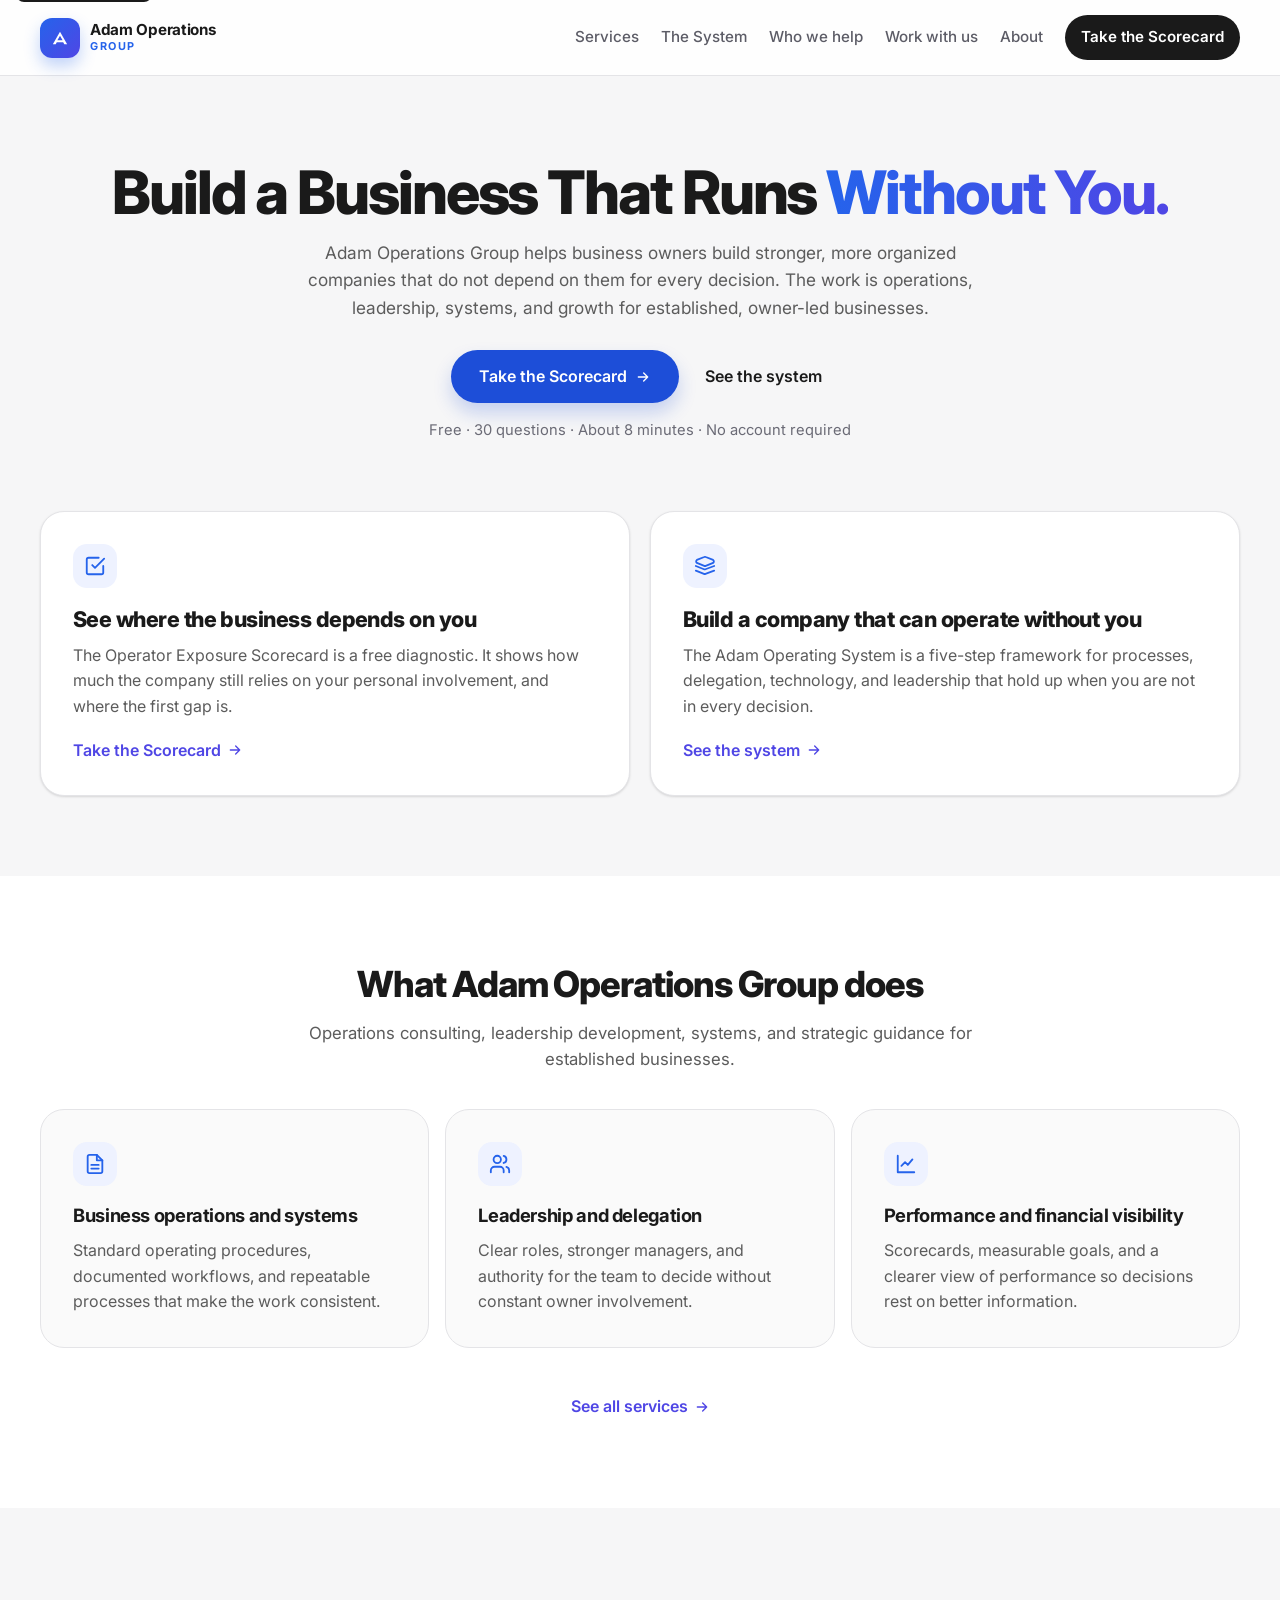
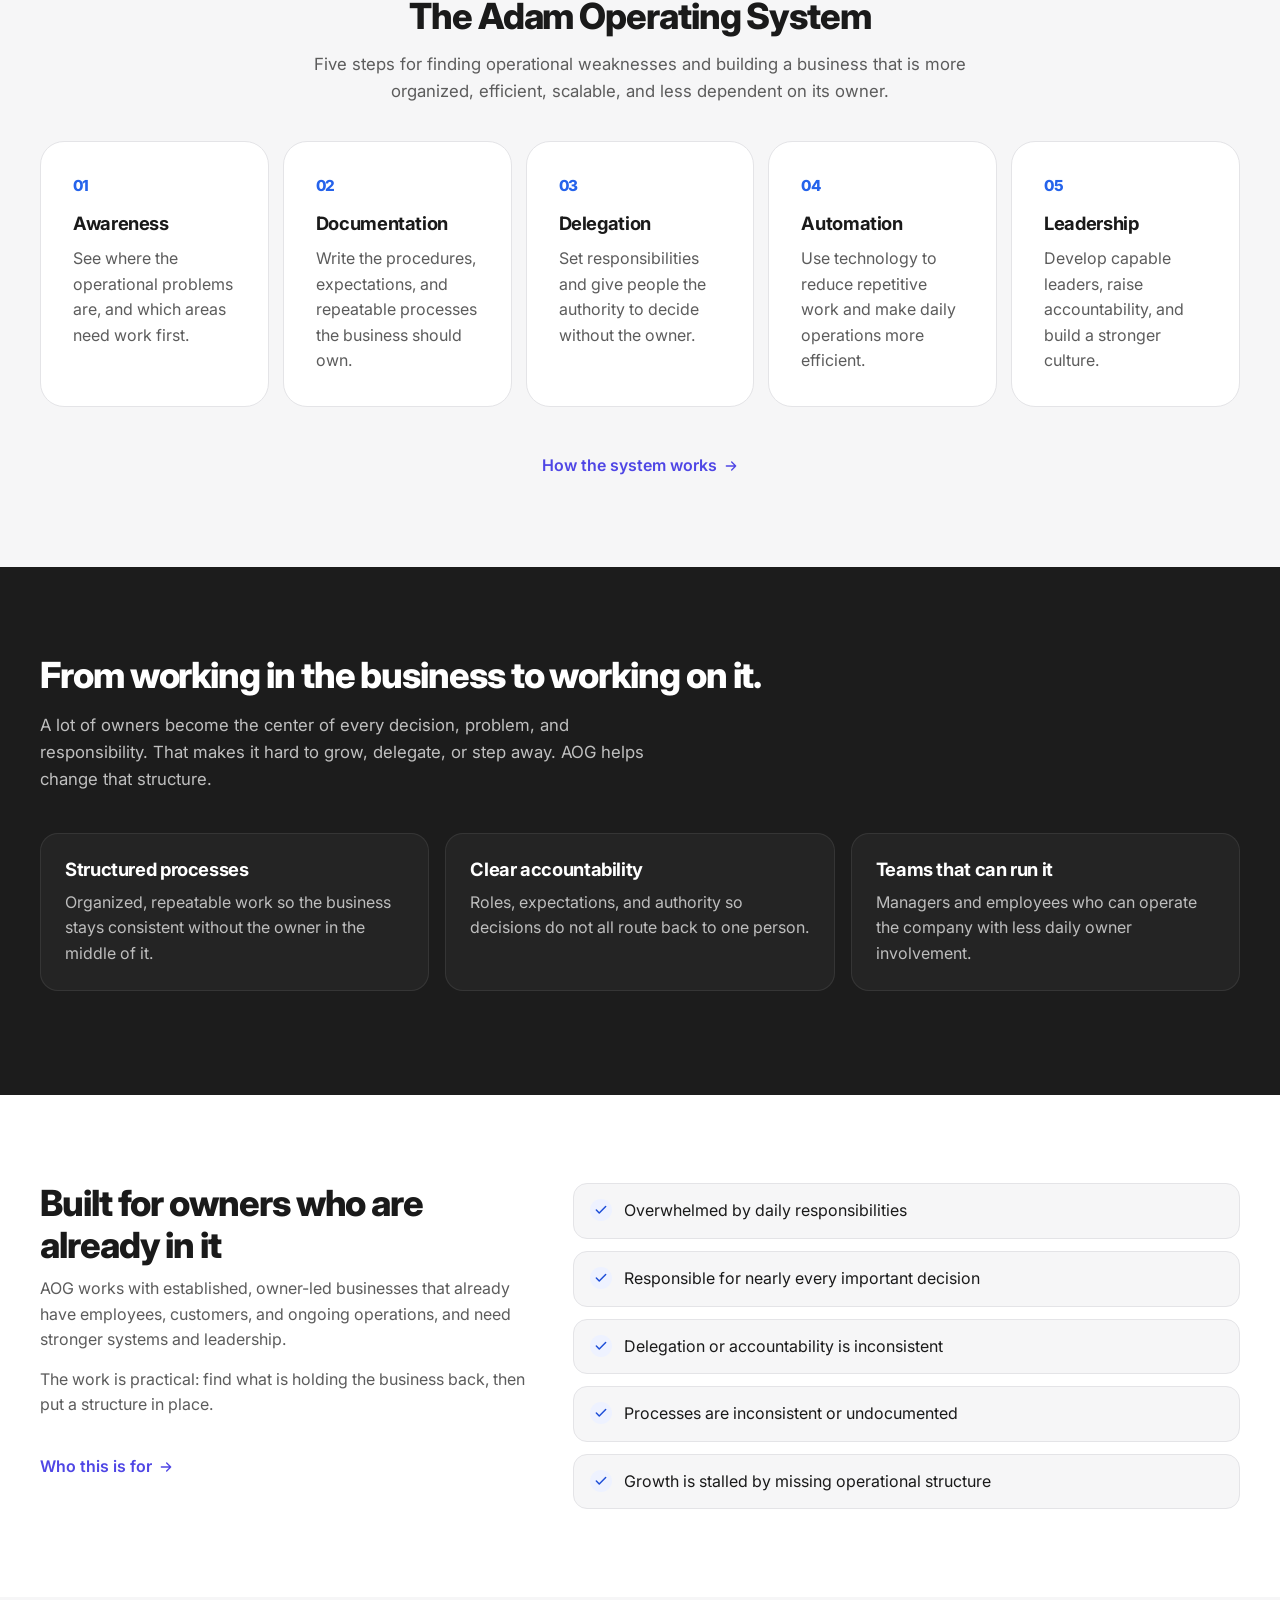
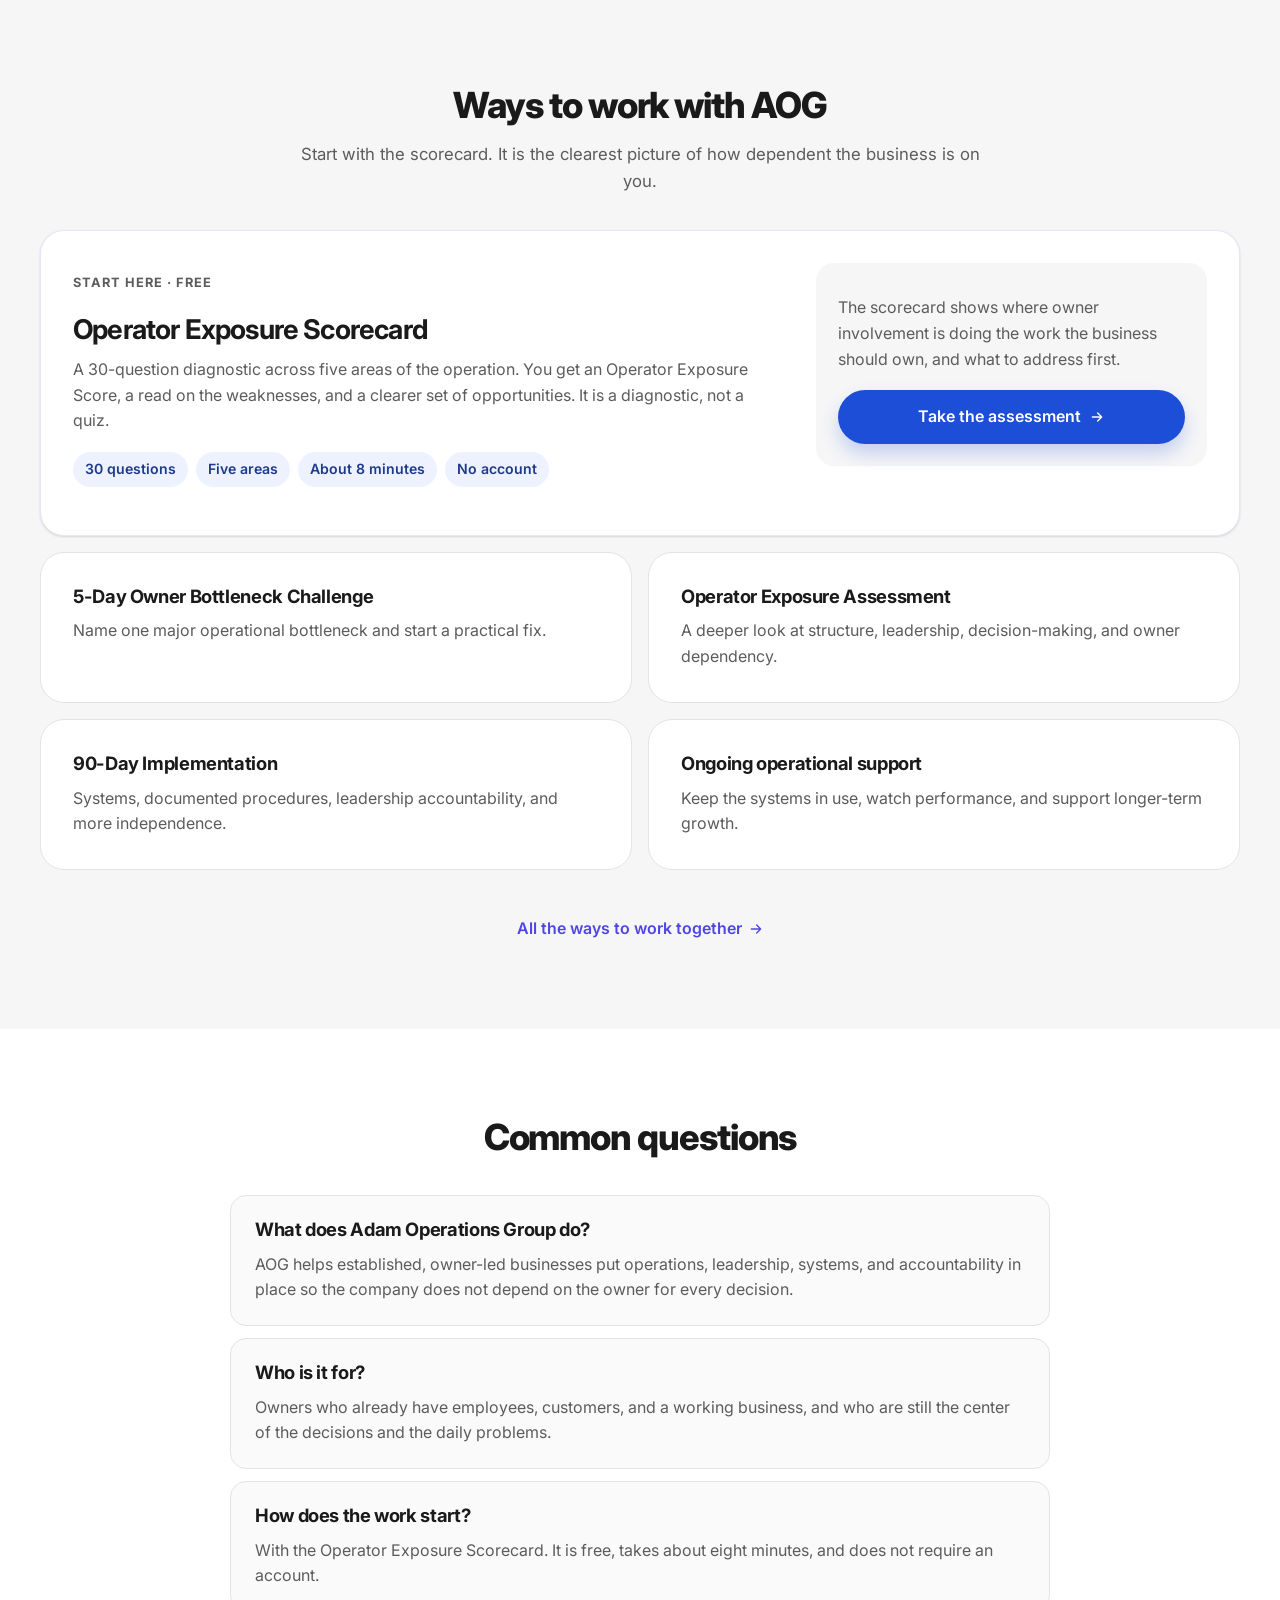
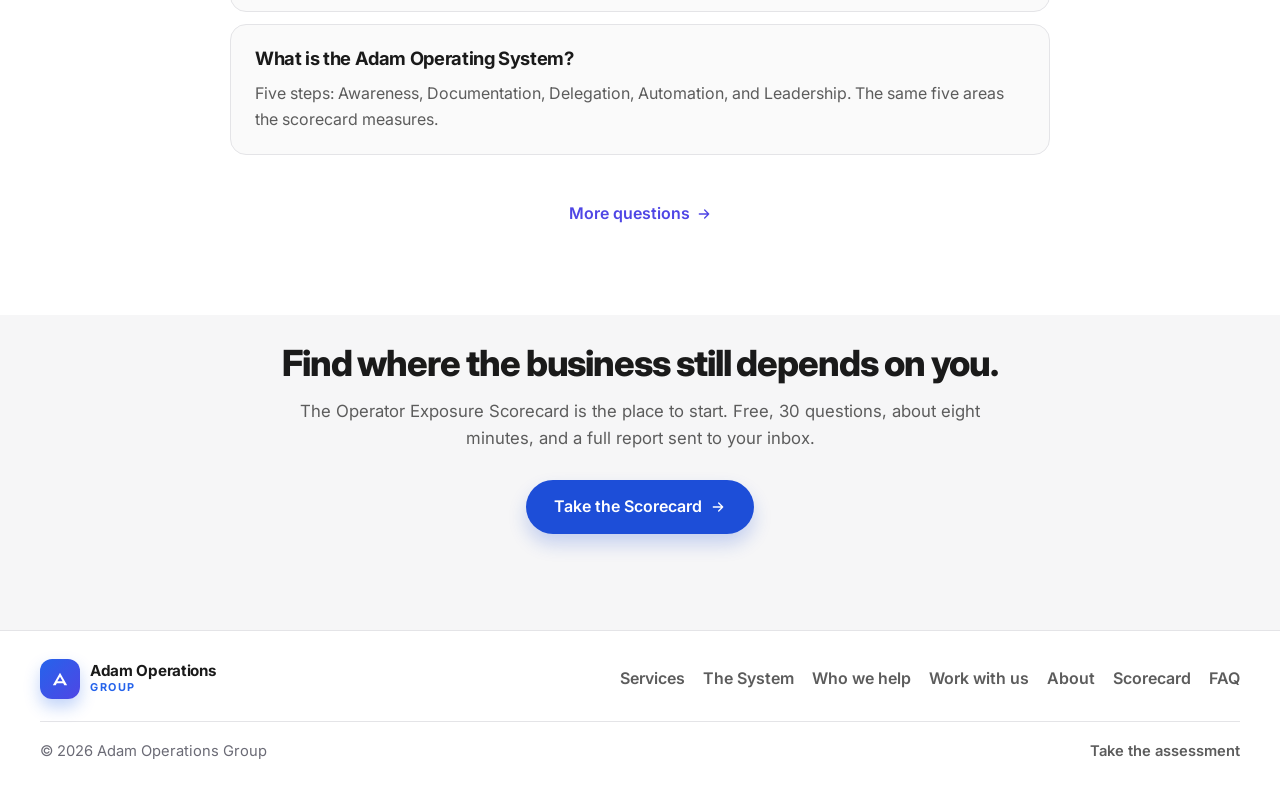
==== commit 0abc3747: "Expand the landing page into a full site. Give each part of the offer its own page, using the same l" ====
--- a/index.html
+++ b/index.html
@@ -4,824 +4,181 @@
   <meta charset="UTF-8">
   <meta name="viewport" content="width=device-width, initial-scale=1">
   <title>Adam Operations Group | Build a Business That Runs Without You</title>
-  <meta name="description" content="Adam Operations Group helps established, owner-led businesses build systems, leadership, and operations that do not depend on the owner for every decision. Take the free Operator Exposure Scorecard.">
+  <meta name="description" content="Adam Operations Group helps established, owner-led businesses build operations, leadership, and systems that do not depend on the owner for every decision.">
   <link rel="preconnect" href="https://fonts.googleapis.com">
   <link rel="preconnect" href="https://fonts.gstatic.com" crossorigin>
   <link href="https://fonts.googleapis.com/css2?family=Inter:wght@400;500;600;700;800&display=swap" rel="stylesheet">
   <link rel="icon" href="data:image/svg+xml,%3Csvg xmlns='http://www.w3.org/2000/svg' viewBox='0 0 32 32'%3E%3Crect width='32' height='32' rx='8' fill='%232563eb'/%3E%3Cpath d='M8 21.5 16 8l8 13.5h-3.1l-1.2-2.4H12.3L11.1 21.5H8zm4.9-4.6h6.2L16 12.2l-3.1 4.7z' fill='white'/%3E%3C/svg%3E">
-  <style>
-    :root {
-      --ink: #1a1a1a;
-      --muted: #5c5c5c;
-      --soft: #6b6b76;
-      --line: #e6e6e8;
-      --bg: #f5f5f6;
-      --card: #f3f3f5;
-      --white: #ffffff;
-      --blue: #1d4ed8;
-      --blue-bright: #2563eb;
-      --indigo: #4f46e5;
-      --blue-soft: #eef2ff;
-      --max: 1120px;
-      --header: 76px;
-      --shadow: 0 10px 30px rgba(17, 17, 17, 0.05);
-    }
-
-    * { box-sizing: border-box; }
-    html { scroll-behavior: smooth; }
-    body {
-      margin: 0;
-      font-family: Inter, ui-sans-serif, system-ui, sans-serif;
-      color: var(--ink);
-      background: var(--bg);
-      font-size: 16px;
-      line-height: 1.6;
-    }
-    img, svg { display: block; }
-    a { color: inherit; }
-    button, a { -webkit-tap-highlight-color: transparent; }
-    :focus-visible {
-      outline: 2px solid var(--blue-bright);
-      outline-offset: 3px;
-    }
-    .skip {
-      position: absolute;
-      left: 16px;
-      top: -40px;
-      background: var(--ink);
-      color: white;
-      padding: 8px 12px;
-      border-radius: 8px;
-      z-index: 20;
-    }
-    .skip:focus { top: 12px; }
-
-    .wrap {
-      width: min(var(--max), calc(100% - 40px));
-      margin: 0 auto;
-    }
-    .center { text-align: center; }
-    .lede {
-      max-width: 680px;
-      margin: 14px auto 0;
-      color: var(--muted);
-      font-size: 1.05rem;
-    }
-    h1, h2, h3, p { margin: 0; }
-    h1 {
-      font-size: clamp(2.5rem, 5.4vw, 3.75rem);
-      line-height: 1.08;
-      letter-spacing: -0.035em;
-      font-weight: 800;
-    }
-    h2 {
-      font-size: clamp(1.85rem, 3.4vw, 2.55rem);
-      line-height: 1.15;
-      letter-spacing: -0.03em;
-      font-weight: 800;
-    }
-    h3 {
-      font-size: 1.12rem;
-      letter-spacing: -0.02em;
-      font-weight: 700;
-      line-height: 1.3;
-    }
-    .accent {
-      background: linear-gradient(90deg, var(--blue-bright), var(--indigo));
-      -webkit-background-clip: text;
-      background-clip: text;
-      color: transparent;
-    }
-
-    header {
-      position: sticky;
-      top: 0;
-      z-index: 10;
-      height: var(--header);
-      display: flex;
-      align-items: center;
-      background: rgba(255, 255, 255, 0.84);
-      backdrop-filter: blur(12px);
-      border-bottom: 1px solid var(--line);
-    }
-    .bar {
-      width: min(var(--max), calc(100% - 40px));
-      margin: 0 auto;
-      display: flex;
-      align-items: center;
-      justify-content: space-between;
-      gap: 24px;
-    }
-    .brand {
-      display: flex;
-      align-items: center;
-      gap: 10px;
-      text-decoration: none;
-      min-width: 0;
-    }
-    .mark {
-      width: 40px;
-      height: 40px;
-      border-radius: 12px;
-      display: grid;
-      place-items: center;
-      color: white;
-      background: linear-gradient(135deg, var(--blue-bright), var(--indigo));
-      box-shadow: 0 8px 16px rgba(37, 99, 235, 0.28);
-      flex: none;
-    }
-    .brand-text { display: flex; flex-direction: column; line-height: 1.05; }
-    .brand-text strong { font-size: 0.95rem; letter-spacing: -0.02em; }
-    .brand-text small {
-      margin-top: 3px;
-      font-size: 0.68rem;
-      font-weight: 700;
-      letter-spacing: 0.14em;
-      text-transform: uppercase;
-      color: var(--blue-bright);
-    }
-    nav { display: flex; align-items: center; gap: 26px; }
-    nav a {
-      text-decoration: none;
-      color: #5f5f66;
-      font-weight: 500;
-      font-size: 0.95rem;
-    }
-    nav a:hover { color: var(--ink); }
-    nav a.btn { color: white; font-weight: 600; }
-    nav a.btn:hover { color: white; }
-    .menu {
-      display: none;
-      width: 42px;
-      height: 42px;
-      border-radius: 999px;
-      border: 1px solid var(--line);
-      background: white;
-      color: var(--ink);
-      align-items: center;
-      justify-content: center;
-      cursor: pointer;
-    }
-
-    .btn {
-      display: inline-flex;
-      align-items: center;
-      justify-content: center;
-      gap: 8px;
-      text-decoration: none;
-      border-radius: 999px;
-      font-weight: 600;
-      border: 0;
-      cursor: pointer;
-    }
-    .btn svg { width: 16px; height: 16px; }
-    .btn-dark {
-      background: var(--ink);
-      color: white;
-      padding: 10px 16px;
-      font-size: 0.92rem;
-    }
-    .btn-dark:hover { background: #000; }
-    .btn-blue {
-      background: var(--blue);
-      color: white;
-      padding: 14px 28px;
-      font-size: 1rem;
-      box-shadow: 0 10px 18px rgba(29, 78, 216, 0.22);
-    }
-    .btn-blue:hover { background: #1e40af; }
-    .btn-ghost {
-      background: transparent;
-      color: var(--ink);
-      padding: 14px 8px;
-      font-size: 1rem;
-    }
-    .btn-ghost:hover { color: var(--blue); }
-
-    .hero {
-      padding: 76px 0 28px;
-      text-align: center;
-    }
-    .hero .lede { font-size: 1.08rem; }
-    .hero-actions {
-      display: flex;
-      justify-content: center;
-      align-items: center;
-      gap: 8px 18px;
-      margin-top: 28px;
-      flex-wrap: wrap;
-    }
-    .fine {
-      margin-top: 16px;
-      color: var(--soft);
-      font-size: 0.92rem;
-    }
-    .paths {
-      display: grid;
-      grid-template-columns: 1fr 1fr;
-      gap: 18px;
-      padding: 54px 0 72px;
-    }
-    .path {
-      display: flex;
-      flex-direction: column;
-      align-items: flex-start;
-      text-align: left;
-      text-decoration: none;
-      background: white;
-      border: 1px solid #ececef;
-      border-radius: 24px;
-      padding: 28px 28px 24px;
-      box-shadow: var(--shadow);
-      min-height: 230px;
-      transition: border-color 0.15s ease, transform 0.15s ease;
-    }
-    .path:hover { border-color: #d5d5dc; transform: translateY(-2px); }
-    .path h2 {
-      font-size: 1.35rem;
-      line-height: 1.25;
-      letter-spacing: -0.025em;
-    }
-    .icon {
-      width: 42px;
-      height: 42px;
-      border-radius: 12px;
-      display: grid;
-      place-items: center;
-      background: var(--blue-soft);
-      color: var(--blue-bright);
-      margin-bottom: 18px;
-    }
-    .icon svg { width: 22px; height: 22px; }
-    .path p, .card p, .offer p, .step p, .faq p, .about-copy p, .who-copy p {
-      color: var(--muted);
-      margin-top: 8px;
-    }
-    .more {
-      margin-top: auto;
-      padding-top: 18px;
-      color: var(--indigo);
-      font-weight: 600;
-      display: inline-flex;
-      align-items: center;
-      gap: 6px;
-    }
-    .more svg { width: 16px; height: 16px; }
-
-    .band {
-      background: #1c1c1c;
-      color: white;
-      padding: 84px 0;
-    }
-    .band h2 { max-width: 740px; }
-    .band .intro {
-      max-width: 640px;
-      color: rgba(255, 255, 255, 0.72);
-      margin-top: 16px;
-      font-size: 1.05rem;
-    }
-    .pillars {
-      display: grid;
-      grid-template-columns: repeat(3, 1fr);
-      gap: 18px;
-      margin-top: 42px;
-      list-style: none;
-      padding: 0;
-    }
-    .pillars li {
-      background: rgba(255, 255, 255, 0.04);
-      border: 1px solid rgba(255, 255, 255, 0.08);
-      border-radius: 18px;
-      padding: 22px;
-    }
-    .pillars h3 { font-size: 1.05rem; }
-    .pillars p { color: rgba(255, 255, 255, 0.7); margin-top: 8px; }
-
-    section { scroll-margin-top: 92px; }
-    .section { padding: 88px 0; }
-    .section.white { background: white; }
-    .section.gray { background: var(--bg); }
-    .section-head { margin-bottom: 36px; }
-
-    .cards {
-      display: grid;
-      grid-template-columns: repeat(6, 1fr);
-      gap: 16px;
-      list-style: none;
-      padding: 0;
-      margin: 0;
-    }
-    .card {
-      background: var(--card);
-      border-radius: 18px;
-      padding: 26px 22px 24px;
-      text-align: left;
-    }
-    .cards .card:nth-child(-n+3) { grid-column: span 2; }
-    .cards .card:nth-child(n+4) { grid-column: span 3; }
-
-    .steps {
-      display: grid;
-      grid-template-columns: repeat(5, 1fr);
-      gap: 14px;
-      list-style: none;
-      padding: 0;
-      margin: 0;
-    }
-    .step {
-      background: white;
-      border: 1px solid #ececef;
-      border-radius: 18px;
-      padding: 22px 18px 20px;
-      text-align: left;
-    }
-    .num {
-      display: block;
-      font-weight: 800;
-      letter-spacing: -0.04em;
-      font-size: 0.95rem;
-      color: var(--blue-bright);
-      margin-bottom: 14px;
-    }
-
-    .who {
-      display: grid;
-      grid-template-columns: 0.9fr 1.1fr;
-      gap: 48px;
-      align-items: start;
-    }
-    .who-copy h2, .about-copy h2 { text-align: left; }
-    .checks {
-      list-style: none;
-      padding: 8px 0 0;
-      margin: 0;
-      display: grid;
-      gap: 12px;
-    }
-    .checks li {
-      display: flex;
-      gap: 12px;
-      align-items: flex-start;
-      background: var(--card);
-      border-radius: 14px;
-      padding: 14px 16px;
-      color: var(--ink);
-    }
-    .tick {
-      width: 22px;
-      height: 22px;
-      border-radius: 999px;
-      background: var(--blue-soft);
-      color: var(--blue);
-      display: grid;
-      place-items: center;
-      flex: none;
-      margin-top: 1px;
-    }
-    .tick svg { width: 14px; height: 14px; }
-
-    .offers { display: grid; gap: 16px; }
-    .feature {
-      display: grid;
-      grid-template-columns: 1.3fr 0.7fr;
-      gap: 24px;
-      align-items: center;
-      background: white;
-      border: 1px solid #e4e7fb;
-      border-radius: 24px;
-      padding: 32px;
-      box-shadow: var(--shadow);
-      text-align: left;
-    }
-    .kicker {
-      display: inline-flex;
-      align-items: center;
-      gap: 8px;
-      color: var(--blue);
-      font-weight: 700;
-      font-size: 0.82rem;
-      letter-spacing: 0.08em;
-      text-transform: uppercase;
-    }
-    .feature h3 { font-size: 1.7rem; letter-spacing: -0.03em; margin-top: 8px; }
-    .chips {
-      display: flex;
-      flex-wrap: wrap;
-      gap: 8px;
-      margin-top: 16px;
-      padding: 0;
-      list-style: none;
-    }
-    .chips li {
-      background: var(--blue-soft);
-      color: #1e3a8a;
-      border-radius: 999px;
-      padding: 6px 12px;
-      font-size: 0.88rem;
-      font-weight: 600;
-    }
-    .feature-side {
-      background: var(--bg);
-      border-radius: 18px;
-      padding: 22px;
-    }
-    .feature-side p { color: var(--muted); }
-    .feature-side .btn { margin-top: 18px; width: 100%; }
-    .grid-2 {
-      display: grid;
-      grid-template-columns: 1fr 1fr;
-      gap: 16px;
-      list-style: none;
-      padding: 0;
-      margin: 0;
-    }
-    .offer {
-      background: white;
-      border: 1px solid #ececef;
-      border-radius: 18px;
-      padding: 24px;
-      text-align: left;
-    }
-
-    .about {
-      display: grid;
-      grid-template-columns: 0.72fr 1.28fr;
-      gap: 48px;
-      align-items: start;
-    }
-    .creds {
-      display: flex;
-      flex-wrap: wrap;
-      gap: 8px;
-      margin-top: 18px;
-      padding: 0;
-      list-style: none;
-    }
-    .creds li {
-      border: 1px solid var(--line);
-      background: var(--bg);
-      border-radius: 999px;
-      padding: 7px 12px;
-      font-size: 0.88rem;
-      font-weight: 600;
-      color: #333;
-    }
-    .about-copy p + p,
-    .who-copy p + p { margin-top: 14px; }
-    .book { font-style: italic; }
-
-    .faq {
-      max-width: 820px;
-      margin: 0 auto;
-      display: grid;
-      gap: 12px;
-    }
-    .faq article {
-      background: white;
-      border: 1px solid #ececef;
-      border-radius: 16px;
-      padding: 20px 22px;
-      text-align: left;
-    }
-
-    .close { padding: 28px 0 96px; }
-    .close h2 { max-width: 760px; margin: 0 auto; }
-    .footer {
-      border-top: 1px solid var(--line);
-      background: white;
-      padding: 22px 0 28px;
-    }
-    .footer-row {
-      display: flex;
-      justify-content: space-between;
-      gap: 16px;
-      align-items: center;
-      color: var(--soft);
-      font-size: 0.92rem;
-    }
-    .footer a { color: var(--muted); font-weight: 600; text-decoration: none; }
-    .footer a:hover { color: var(--blue); }
-    .footer nav { gap: 18px; }
-
-    @media (max-width: 980px) {
-      .steps { grid-template-columns: 1fr 1fr; }
-      .steps .step:last-child { grid-column: 1 / -1; }
-      .cards { grid-template-columns: 1fr 1fr; }
-      .cards .card,
-      .cards .card:nth-child(-n+3),
-      .cards .card:nth-child(n+4) { grid-column: auto; }
-      .cards .card:last-child { grid-column: 1 / -1; }
-      .who, .about, .feature { grid-template-columns: 1fr; }
-      .pillars { grid-template-columns: 1fr; }
-    }
-
-    @media (max-width: 860px) {
-      .menu { display: inline-flex; }
-      nav {
-        display: none;
-        position: absolute;
-        top: var(--header);
-        left: 0;
-        right: 0;
-        background: #fff;
-        border-bottom: 1px solid var(--line);
-        box-shadow: 0 16px 30px rgba(17, 17, 17, 0.08);
-        flex-direction: column;
-        align-items: flex-start;
-        padding: 8px 22px 18px;
-        gap: 0;
-      }
-      nav.open { display: flex; }
-      nav a { padding: 12px 0; width: 100%; }
-      .header-cta { display: none; }
-      nav .header-cta {
-        display: inline-flex;
-        margin-top: 8px;
-        width: auto;
-      }
-    }
-
-    @media (max-width: 680px) {
-      .wrap, .bar { width: min(var(--max), calc(100% - 32px)); }
-      .paths, .grid-2, .steps, .cards { grid-template-columns: 1fr; }
-      .steps .step:last-child,
-      .cards .card:last-child { grid-column: auto; }
-      .hero { padding-top: 48px; }
-      .section { padding: 64px 0; }
-      .feature, .path { padding: 22px; }
-      .footer-row { flex-direction: column; align-items: flex-start; }
-      .footer nav { flex-direction: column; align-items: flex-start; gap: 8px; }
-    }
-
-    @media (prefers-reduced-motion: reduce) {
-      html { scroll-behavior: auto; }
-      .path { transition: none; }
-    }
-  </style>
+  <link rel="stylesheet" href="css/site.css">
 </head>
-<body id="top">
+<body>
   <a class="skip" href="#main">Skip to content</a>
   <header>
     <div class="bar">
-      <a class="brand" href="#top" aria-label="Adam Operations Group, home">
-        <span class="mark" aria-hidden="true">
-          <svg width="22" height="22" viewBox="0 0 24 24" fill="currentColor"><path d="M4.2 18.8 12 5.2l7.8 13.6h-3.15l-1.15-2.15H8.5L7.35 18.8H4.2zm4.95-4.35h5.7L12 9.55l-2.85 4.9z"/></svg>
-        </span>
-        <span class="brand-text">
-          <strong>Adam Operations</strong>
-          <small>Group</small>
-        </span>
+      <a class="brand" href="index.html" aria-label="Adam Operations Group, home">
+        <span class="mark" aria-hidden="true"><svg width="22" height="22" viewBox="0 0 24 24" fill="currentColor"><path d="M4.2 18.8 12 5.2l7.8 13.6h-3.15l-1.15-2.15H8.5L7.35 18.8H4.2zm4.95-4.35h5.7L12 9.55l-2.85 4.9z"/></svg></span>
+        <span class="brand-text"><strong>Adam Operations</strong><small>Group</small></span>
       </a>
       <button class="menu" type="button" aria-expanded="false" aria-controls="nav" aria-label="Open menu">
         <svg width="20" height="20" viewBox="0 0 24 24" fill="none" stroke="currentColor" stroke-width="2" stroke-linecap="round"><path d="M4 7h16M4 12h16M4 17h16"/></svg>
       </button>
       <nav id="nav" aria-label="Primary">
-        <a href="#work">What we do</a>
-        <a href="#system">The system</a>
-        <a href="#who">Who we help</a>
-        <a href="#services">Work with us</a>
-        <a href="#about">About</a>
-        <a class="btn btn-dark header-cta" href="https://adamoperationsgroup.com/scorecard-survey">Take the Scorecard</a>
+        <a href="services.html">Services</a>
+        <a href="system.html">The System</a>
+        <a href="who.html">Who we help</a>
+        <a href="work.html">Work with us</a>
+        <a href="about.html">About</a>
+        <a class="btn btn-dark header-cta" href="scorecard.html">Take the Scorecard</a>
       </nav>
     </div>
   </header>
 
   <main id="main">
     <div class="wrap">
-      <section class="hero" aria-labelledby="hero-title">
-        <h1 id="hero-title">Build a Business That Runs <span class="accent">Without You.</span></h1>
+      <section class="hero">
+        <h1>Build a Business That Runs <span class="accent">Without You.</span></h1>
         <p class="lede">Adam Operations Group helps business owners build stronger, more organized companies that do not depend on them for every decision. The work is operations, leadership, systems, and growth for established, owner-led businesses.</p>
         <div class="hero-actions">
-          <a class="btn btn-blue" href="https://adamoperationsgroup.com/scorecard-survey">Take the Scorecard
+          <a class="btn btn-blue" href="scorecard.html">Take the Scorecard
             <svg viewBox="0 0 24 24" fill="none" stroke="currentColor" stroke-width="2" stroke-linecap="round" stroke-linejoin="round"><path d="M5 12h14M13 6l6 6-6 6"/></svg>
           </a>
-          <a class="btn btn-ghost" href="#system">See how we work</a>
+          <a class="btn btn-ghost" href="system.html">See the system</a>
         </div>
         <p class="fine">Free · 30 questions · About 8 minutes · No account required</p>
       </section>
 
       <div class="paths">
-        <a class="path" href="https://adamoperationsgroup.com/scorecard-survey">
-          <span class="icon" aria-hidden="true">
-            <svg viewBox="0 0 24 24" fill="none" stroke="currentColor" stroke-width="2" stroke-linecap="round" stroke-linejoin="round"><path d="M9 11l3 3L22 4"/><path d="M21 12v7a2 2 0 0 1-2 2H5a2 2 0 0 1-2-2V5a2 2 0 0 1 2-2h11"/></svg>
-          </span>
+        <a class="path" href="scorecard.html">
+          <span class="icon" aria-hidden="true"><svg viewBox="0 0 24 24" fill="none" stroke="currentColor" stroke-width="2" stroke-linecap="round" stroke-linejoin="round"><path d="M9 11l3 3L22 4"/><path d="M21 12v7a2 2 0 0 1-2 2H5a2 2 0 0 1-2-2V5a2 2 0 0 1 2-2h11"/></svg></span>
           <h2>See where the business depends on you</h2>
           <p>The Operator Exposure Scorecard is a free diagnostic. It shows how much the company still relies on your personal involvement, and where the first gap is.</p>
-          <span class="more">Take the Scorecard
-            <svg viewBox="0 0 24 24" fill="none" stroke="currentColor" stroke-width="2" stroke-linecap="round" stroke-linejoin="round"><path d="M5 12h14M13 6l6 6-6 6"/></svg>
-          </span>
+          <span class="more">Take the Scorecard <svg viewBox="0 0 24 24" fill="none" stroke="currentColor" stroke-width="2" stroke-linecap="round" stroke-linejoin="round"><path d="M5 12h14M13 6l6 6-6 6"/></svg></span>
         </a>
-        <a class="path" href="#system">
-          <span class="icon" aria-hidden="true">
-            <svg viewBox="0 0 24 24" fill="none" stroke="currentColor" stroke-width="2" stroke-linecap="round" stroke-linejoin="round"><path d="m12.83 2.18 8 3.2a2 2 0 0 1 0 3.24l-8 3.2a2 2 0 0 1-1.66 0l-8-3.2a2 2 0 0 1 0-3.24l8-3.2a2 2 0 0 1 1.66 0Z"/><path d="m2 12 8.83 3.53a2 2 0 0 0 1.66 0L22 12"/><path d="m2 17 8.83 3.53a2 2 0 0 0 1.66 0L22 17"/></svg>
-          </span>
+        <a class="path" href="system.html">
+          <span class="icon" aria-hidden="true"><svg viewBox="0 0 24 24" fill="none" stroke="currentColor" stroke-width="2" stroke-linecap="round" stroke-linejoin="round"><path d="m12.83 2.18 8 3.2a2 2 0 0 1 0 3.24l-8 3.2a2 2 0 0 1-1.66 0l-8-3.2a2 2 0 0 1 0-3.24l8-3.2a2 2 0 0 1 1.66 0Z"/><path d="m2 12 8.83 3.53a2 2 0 0 0 1.66 0L22 12"/><path d="m2 17 8.83 3.53a2 2 0 0 0 1.66 0L22 17"/></svg></span>
           <h2>Build a company that can operate without you</h2>
           <p>The Adam Operating System is a five-step framework for processes, delegation, technology, and leadership that hold up when you are not in every decision.</p>
-          <span class="more">See the system
-            <svg viewBox="0 0 24 24" fill="none" stroke="currentColor" stroke-width="2" stroke-linecap="round" stroke-linejoin="round"><path d="M5 12h14M13 6l6 6-6 6"/></svg>
-          </span>
+          <span class="more">See the system <svg viewBox="0 0 24 24" fill="none" stroke="currentColor" stroke-width="2" stroke-linecap="round" stroke-linejoin="round"><path d="M5 12h14M13 6l6 6-6 6"/></svg></span>
         </a>
       </div>
     </div>
 
-    <section class="band" aria-labelledby="mission-title">
-      <div class="wrap">
-        <h2 id="mission-title">From working in the business to working on it.</h2>
+    <section class="section white" id="services">
+      <div class="wrap">
+        <div class="section-head center">
+          <h2>What Adam Operations Group does</h2>
+          <p class="lede">Operations consulting, leadership development, systems, and strategic guidance for established businesses.</p>
+        </div>
+        <ul class="cards">
+          <li class="card">
+            <span class="icon" aria-hidden="true"><svg viewBox="0 0 24 24" fill="none" stroke="currentColor" stroke-width="2" stroke-linecap="round" stroke-linejoin="round"><path d="M14 2H6a2 2 0 0 0-2 2v16a2 2 0 0 0 2 2h12a2 2 0 0 0 2-2V8z"/><path d="M14 2v6h6M8 13h8M8 17h8"/></svg></span>
+            <h3>Business operations and systems</h3>
+            <p>Standard operating procedures, documented workflows, and repeatable processes that make the work consistent.</p>
+          </li>
+          <li class="card">
+            <span class="icon" aria-hidden="true"><svg viewBox="0 0 24 24" fill="none" stroke="currentColor" stroke-width="2" stroke-linecap="round" stroke-linejoin="round"><path d="M16 21v-2a4 4 0 0 0-4-4H6a4 4 0 0 0-4 4v2"/><circle cx="9" cy="7" r="4"/><path d="M22 21v-2a4 4 0 0 0-3-3.87M16 3.13a4 4 0 0 1 0 7.75"/></svg></span>
+            <h3>Leadership and delegation</h3>
+            <p>Clear roles, stronger managers, and authority for the team to decide without constant owner involvement.</p>
+          </li>
+          <li class="card">
+            <span class="icon" aria-hidden="true"><svg viewBox="0 0 24 24" fill="none" stroke="currentColor" stroke-width="2" stroke-linecap="round" stroke-linejoin="round"><path d="M3 3v18h18"/><path d="M7 14l4-4 3 3 5-6"/></svg></span>
+            <h3>Performance and financial visibility</h3>
+            <p>Scorecards, measurable goals, and a clearer view of performance so decisions rest on better information.</p>
+          </li>
+        </ul>
+        <p class="section-link"><a class="more" href="services.html">See all services <svg viewBox="0 0 24 24" fill="none" stroke="currentColor" stroke-width="2" stroke-linecap="round" stroke-linejoin="round"><path d="M5 12h14M13 6l6 6-6 6"/></svg></a></p>
+      </div>
+    </section>
+
+    <section class="section gray" id="system">
+      <div class="wrap">
+        <div class="section-head center">
+          <h2>The Adam Operating System</h2>
+          <p class="lede">Five steps for finding operational weaknesses and building a business that is more organized, efficient, scalable, and less dependent on its owner.</p>
+        </div>
+        <ol class="steps">
+          <li class="step"><span class="num">01</span><h3>Awareness</h3><p>See where the operational problems are, and which areas need work first.</p></li>
+          <li class="step"><span class="num">02</span><h3>Documentation</h3><p>Write the procedures, expectations, and repeatable processes the business should own.</p></li>
+          <li class="step"><span class="num">03</span><h3>Delegation</h3><p>Set responsibilities and give people the authority to decide without the owner.</p></li>
+          <li class="step"><span class="num">04</span><h3>Automation</h3><p>Use technology to reduce repetitive work and make daily operations more efficient.</p></li>
+          <li class="step"><span class="num">05</span><h3>Leadership</h3><p>Develop capable leaders, raise accountability, and build a stronger culture.</p></li>
+        </ol>
+        <p class="section-link"><a class="more" href="system.html">How the system works <svg viewBox="0 0 24 24" fill="none" stroke="currentColor" stroke-width="2" stroke-linecap="round" stroke-linejoin="round"><path d="M5 12h14M13 6l6 6-6 6"/></svg></a></p>
+      </div>
+    </section>
+
+    <section class="band">
+      <div class="wrap">
+        <h2>From working in the business to working on it.</h2>
         <p class="intro">A lot of owners become the center of every decision, problem, and responsibility. That makes it hard to grow, delegate, or step away. AOG helps change that structure.</p>
         <ul class="pillars">
-          <li>
-            <h3>Structured processes</h3>
-            <p>Organized, repeatable work so the business stays consistent without the owner in the middle of it.</p>
-          </li>
-          <li>
-            <h3>Clear accountability</h3>
-            <p>Roles, expectations, and authority so decisions do not all route back to one person.</p>
-          </li>
-          <li>
-            <h3>Teams that can run it</h3>
-            <p>Managers and employees who can operate the company with less daily owner involvement.</p>
-          </li>
-        </ul>
-      </div>
-    </section>
-
-    <section class="section white" id="work" aria-labelledby="work-title">
-      <div class="wrap">
-        <div class="section-head center">
-          <h2 id="work-title">What Adam Operations Group does</h2>
-          <p class="lede">Operations consulting, leadership development, systems, and strategic guidance for established businesses.</p>
-        </div>
-        <ul class="cards">
-          <li class="card">
-            <span class="icon" aria-hidden="true">
-              <svg viewBox="0 0 24 24" fill="none" stroke="currentColor" stroke-width="2" stroke-linecap="round" stroke-linejoin="round"><path d="M14 2H6a2 2 0 0 0-2 2v16a2 2 0 0 0 2 2h12a2 2 0 0 0 2-2V8z"/><path d="M14 2v6h6M8 13h8M8 17h8M8 9h2"/></svg>
-            </span>
-            <h3>Business operations and systems</h3>
-            <p>Standard operating procedures, documented workflows, and repeatable processes that make the work more consistent and efficient.</p>
-          </li>
-          <li class="card">
-            <span class="icon" aria-hidden="true">
-              <svg viewBox="0 0 24 24" fill="none" stroke="currentColor" stroke-width="2" stroke-linecap="round" stroke-linejoin="round"><path d="M16 21v-2a4 4 0 0 0-4-4H6a4 4 0 0 0-4 4v2"/><circle cx="9" cy="7" r="4"/><path d="M22 21v-2a4 4 0 0 0-3-3.87M16 3.13a4 4 0 0 1 0 7.75"/></svg>
-            </span>
-            <h3>Leadership and delegation</h3>
-            <p>Clear roles, stronger managers, and enough authority for the leadership team to decide without constant owner involvement.</p>
-          </li>
-          <li class="card">
-            <span class="icon" aria-hidden="true">
-              <svg viewBox="0 0 24 24" fill="none" stroke="currentColor" stroke-width="2" stroke-linecap="round" stroke-linejoin="round"><path d="M3 3v18h18"/><path d="M7 14l4-4 3 3 5-6"/></svg>
-            </span>
-            <h3>Performance and financial visibility</h3>
-            <p>Scorecards, measurable goals, and a clearer view of performance so owners can see inefficiencies and decide with better information.</p>
-          </li>
-          <li class="card">
-            <span class="icon" aria-hidden="true">
-              <svg viewBox="0 0 24 24" fill="none" stroke="currentColor" stroke-width="2" stroke-linecap="round" stroke-linejoin="round"><path d="M13 2 3 14h9l-1 8 10-12h-9l1-8z"/></svg>
-            </span>
-            <h3>Automation, AI, and technology</h3>
-            <p>Workflow automation and practical tools that cut repetitive tasks, improve communication, and fit the processes the business already has.</p>
-          </li>
-          <li class="card">
-            <span class="icon" aria-hidden="true">
-              <svg viewBox="0 0 24 24" fill="none" stroke="currentColor" stroke-width="2" stroke-linecap="round" stroke-linejoin="round"><path d="M3 17l6-6 4 4 8-8"/><path d="M14 7h7v7"/></svg>
-            </span>
-            <h3>Growth and operational strategy</h3>
-            <p>Bottlenecks removed, management strengthened, and a structure that can support growth without the owner in every daily decision.</p>
-          </li>
-        </ul>
-      </div>
-    </section>
-
-    <section class="section gray" id="system" aria-labelledby="system-title">
-      <div class="wrap">
-        <div class="section-head center">
-          <h2 id="system-title">The Adam Operating System</h2>
-          <p class="lede">A five-step framework for finding operational weaknesses and building a business that is more organized, efficient, scalable, and less dependent on its owner.</p>
-        </div>
-        <ol class="steps">
-          <li class="step">
-            <span class="num">01</span>
-            <h3>Awareness</h3>
-            <p>See where the operational problems are, and which areas need work first.</p>
-          </li>
-          <li class="step">
-            <span class="num">02</span>
-            <h3>Documentation</h3>
-            <p>Write the procedures, expectations, and repeatable processes the business should own.</p>
-          </li>
-          <li class="step">
-            <span class="num">03</span>
-            <h3>Delegation</h3>
-            <p>Set responsibilities and give people the authority to decide without the owner.</p>
-          </li>
-          <li class="step">
-            <span class="num">04</span>
-            <h3>Automation</h3>
-            <p>Use technology to reduce repetitive work and make daily operations more efficient.</p>
-          </li>
-          <li class="step">
-            <span class="num">05</span>
-            <h3>Leadership</h3>
-            <p>Develop capable leaders, raise accountability, and build a stronger culture.</p>
-          </li>
-        </ol>
-      </div>
-    </section>
-
-    <section class="section white" id="who" aria-labelledby="who-title">
+          <li><h3>Structured processes</h3><p>Organized, repeatable work so the business stays consistent without the owner in the middle of it.</p></li>
+          <li><h3>Clear accountability</h3><p>Roles, expectations, and authority so decisions do not all route back to one person.</p></li>
+          <li><h3>Teams that can run it</h3><p>Managers and employees who can operate the company with less daily owner involvement.</p></li>
+        </ul>
+      </div>
+    </section>
+
+    <section class="section white">
       <div class="wrap who">
         <div class="who-copy">
-          <h2 id="who-title">Built for owners who are already in it</h2>
+          <h2>Built for owners who are already in it</h2>
           <p>AOG works with established, owner-led businesses that already have employees, customers, and ongoing operations, and need stronger systems and leadership.</p>
           <p>The work is practical: find what is holding the business back, then put a structure in place.</p>
+          <p class="section-link start"><a class="more" href="who.html">Who this is for <svg viewBox="0 0 24 24" fill="none" stroke="currentColor" stroke-width="2" stroke-linecap="round" stroke-linejoin="round"><path d="M5 12h14M13 6l6 6-6 6"/></svg></a></p>
         </div>
         <ul class="checks">
           <li><span class="tick" aria-hidden="true"><svg viewBox="0 0 24 24" fill="none" stroke="currentColor" stroke-width="2.5" stroke-linecap="round" stroke-linejoin="round"><path d="M20 6 9 17l-5-5"/></svg></span>Overwhelmed by daily responsibilities</li>
           <li><span class="tick" aria-hidden="true"><svg viewBox="0 0 24 24" fill="none" stroke="currentColor" stroke-width="2.5" stroke-linecap="round" stroke-linejoin="round"><path d="M20 6 9 17l-5-5"/></svg></span>Responsible for nearly every important decision</li>
           <li><span class="tick" aria-hidden="true"><svg viewBox="0 0 24 24" fill="none" stroke="currentColor" stroke-width="2.5" stroke-linecap="round" stroke-linejoin="round"><path d="M20 6 9 17l-5-5"/></svg></span>Delegation or accountability is inconsistent</li>
-          <li><span class="tick" aria-hidden="true"><svg viewBox="0 0 24 24" fill="none" stroke="currentColor" stroke-width="2.5" stroke-linecap="round" stroke-linejoin="round"><path d="M20 6 9 17l-5-5"/></svg></span>Processes live in people’s heads, not on paper</li>
+          <li><span class="tick" aria-hidden="true"><svg viewBox="0 0 24 24" fill="none" stroke="currentColor" stroke-width="2.5" stroke-linecap="round" stroke-linejoin="round"><path d="M20 6 9 17l-5-5"/></svg></span>Processes are inconsistent or undocumented</li>
           <li><span class="tick" aria-hidden="true"><svg viewBox="0 0 24 24" fill="none" stroke="currentColor" stroke-width="2.5" stroke-linecap="round" stroke-linejoin="round"><path d="M20 6 9 17l-5-5"/></svg></span>Growth is stalled by missing operational structure</li>
-          <li><span class="tick" aria-hidden="true"><svg viewBox="0 0 24 24" fill="none" stroke="currentColor" stroke-width="2.5" stroke-linecap="round" stroke-linejoin="round"><path d="M20 6 9 17l-5-5"/></svg></span>The day goes to problems instead of the future of the business</li>
-          <li><span class="tick" aria-hidden="true"><svg viewBox="0 0 24 24" fill="none" stroke="currentColor" stroke-width="2.5" stroke-linecap="round" stroke-linejoin="round"><path d="M20 6 9 17l-5-5"/></svg></span>More freedom is the goal, without giving up performance</li>
-        </ul>
-      </div>
-    </section>
-
-    <section class="section gray" id="services" aria-labelledby="services-title">
-      <div class="wrap">
-        <div class="section-head center">
-          <h2 id="services-title">Ways to work with AOG</h2>
-          <p class="lede">Start with the scorecard. It is the clearest picture of how dependent the business is on you, and the practical place to begin.</p>
-        </div>
-        <div class="offers">
-          <article class="feature">
-            <div>
-              <p class="kicker">Start here · Free</p>
-              <h3>Operator Exposure Scorecard</h3>
-              <p>A 30-question diagnostic across five areas of the operation. You get an Operator Exposure Score, a read on the weaknesses, and a clearer set of opportunities to improve. It is a diagnostic, not a quiz.</p>
-              <ul class="chips">
-                <li>30 questions</li>
-                <li>Five areas</li>
-                <li>About 8 minutes</li>
-                <li>No account</li>
-              </ul>
-            </div>
-            <div class="feature-side">
-              <p>The scorecard shows where owner involvement is doing the work the business should own, and what to address first.</p>
-              <a class="btn btn-blue" href="https://adamoperationsgroup.com/scorecard-survey">Take the assessment
-                <svg viewBox="0 0 24 24" fill="none" stroke="currentColor" stroke-width="2" stroke-linecap="round" stroke-linejoin="round"><path d="M5 12h14M13 6l6 6-6 6"/></svg>
-              </a>
-            </div>
-          </article>
-          <ul class="grid-2">
-            <li class="offer">
-              <h3>5-Day Owner Bottleneck Challenge</h3>
-              <p>A short, focused challenge to name one major operational bottleneck and start a practical fix.</p>
-            </li>
-            <li class="offer">
-              <h3>Operator Exposure Assessment</h3>
-              <p>A deeper look at operational structure, leadership responsibilities, decision-making, and how dependent the company is on the owner.</p>
-            </li>
-            <li class="offer">
-              <h3>90-Day Adam Operating System Implementation</h3>
-              <p>A structured build of systems, documented procedures, leadership accountability, and more operational independence.</p>
-            </li>
-            <li class="offer">
-              <h3>Ongoing operational support</h3>
-              <p>Continued guidance to keep the systems in use, watch performance, improve operations, and support longer-term growth.</p>
-            </li>
-          </ul>
-        </div>
-      </div>
-    </section>
-
-    <section class="section white" id="about" aria-labelledby="about-title">
-      <div class="wrap about">
-        <div>
-          <h2 id="about-title">About Adam Broussard</h2>
-          <ul class="creds">
-            <li>Founder</li>
-            <li>Navy veteran</li>
-            <li>Louisiana real estate broker</li>
-            <li>20+ years operating</li>
-            <li>Author, Adapt or Be Managed</li>
-          </ul>
-        </div>
-        <div class="about-copy">
-          <p>Adam Broussard founded Adam Operations Group after more than 20 years building, managing, and restructuring local service businesses. His experience runs through real estate, construction, property management, acquisitions, financing, and day-to-day operations.</p>
-          <p>He is the author of <span class="book">Adapt or Be Managed</span>, on the realities of ownership, leadership, and building systems that can last. The work at AOG comes from that operating experience: practical fixes that hold up in a real business.</p>
-        </div>
-      </div>
-    </section>
-
-    <section class="section gray" id="faq" aria-labelledby="faq-title">
-      <div class="wrap">
-        <div class="section-head center">
-          <h2 id="faq-title">Common questions</h2>
+        </ul>
+      </div>
+    </section>
+
+    <section class="section gray" id="work">
+      <div class="wrap">
+        <div class="section-head center">
+          <h2>Ways to work with AOG</h2>
+          <p class="lede">Start with the scorecard. It is the clearest picture of how dependent the business is on you.</p>
+        </div>
+        <article class="feature">
+          <div>
+            <p class="kicker">Start here · Free</p>
+            <h3>Operator Exposure Scorecard</h3>
+            <p>A 30-question diagnostic across five areas of the operation. You get an Operator Exposure Score, a read on the weaknesses, and a clearer set of opportunities. It is a diagnostic, not a quiz.</p>
+            <ul class="chips">
+              <li>30 questions</li>
+              <li>Five areas</li>
+              <li>About 8 minutes</li>
+              <li>No account</li>
+            </ul>
+          </div>
+          <div class="feature-side">
+            <p>The scorecard shows where owner involvement is doing the work the business should own, and what to address first.</p>
+            <a class="btn btn-blue" href="https://adamoperationsgroup.com/scorecard-survey">Take the assessment <svg viewBox="0 0 24 24" fill="none" stroke="currentColor" stroke-width="2" stroke-linecap="round" stroke-linejoin="round"><path d="M5 12h14M13 6l6 6-6 6"/></svg></a>
+          </div>
+        </article>
+        <ul class="grid-2">
+          <li class="offer"><h3>5-Day Owner Bottleneck Challenge</h3><p>Name one major operational bottleneck and start a practical fix.</p></li>
+          <li class="offer"><h3>Operator Exposure Assessment</h3><p>A deeper look at structure, leadership, decision-making, and owner dependency.</p></li>
+          <li class="offer"><h3>90-Day Implementation</h3><p>Systems, documented procedures, leadership accountability, and more independence.</p></li>
+          <li class="offer"><h3>Ongoing operational support</h3><p>Keep the systems in use, watch performance, and support longer-term growth.</p></li>
+        </ul>
+        <p class="section-link"><a class="more" href="work.html">All the ways to work together <svg viewBox="0 0 24 24" fill="none" stroke="currentColor" stroke-width="2" stroke-linecap="round" stroke-linejoin="round"><path d="M5 12h14M13 6l6 6-6 6"/></svg></a></p>
+      </div>
+    </section>
+
+    <section class="section white" id="faq">
+      <div class="wrap">
+        <div class="section-head center">
+          <h2>Common questions</h2>
         </div>
         <div class="faq">
           <article>
             <h3>What does Adam Operations Group do?</h3>
-            <p>AOG helps established, owner-led businesses put operations, leadership, systems, and accountability in place so the company does not depend on the owner for every decision. That includes documented processes, performance visibility, practical technology, and a plan for sustainable growth.</p>
+            <p>AOG helps established, owner-led businesses put operations, leadership, systems, and accountability in place so the company does not depend on the owner for every decision.</p>
           </article>
           <article>
             <h3>Who is it for?</h3>
@@ -829,60 +186,49 @@
           </article>
           <article>
             <h3>How does the work start?</h3>
-            <p>With the Operator Exposure Scorecard. It is free, takes about eight minutes, and does not require an account. The result is a score, the operational areas creating the most drag, and a clearer first step.</p>
+            <p>With the Operator Exposure Scorecard. It is free, takes about eight minutes, and does not require an account.</p>
           </article>
           <article>
             <h3>What is the Adam Operating System?</h3>
-            <p>Five steps: Awareness, Documentation, Delegation, Automation, and Leadership. The same five areas the scorecard measures. The point is a business that is more organized and less dependent on its owner.</p>
-          </article>
-        </div>
-      </div>
-    </section>
-
-    <section class="section white close" aria-labelledby="close-title">
+            <p>Five steps: Awareness, Documentation, Delegation, Automation, and Leadership. The same five areas the scorecard measures.</p>
+          </article>
+        </div>
+        <p class="section-link"><a class="more" href="faq.html">More questions <svg viewBox="0 0 24 24" fill="none" stroke="currentColor" stroke-width="2" stroke-linecap="round" stroke-linejoin="round"><path d="M5 12h14M13 6l6 6-6 6"/></svg></a></p>
+      </div>
+    </section>
+
+    <section class="section gray close">
       <div class="wrap center">
-        <h2 id="close-title">Find where the business still depends on you.</h2>
+        <h2>Find where the business still depends on you.</h2>
         <p class="lede">The Operator Exposure Scorecard is the place to start. Free, 30 questions, about eight minutes, and a full report sent to your inbox.</p>
         <div class="hero-actions">
-          <a class="btn btn-blue" href="https://adamoperationsgroup.com/scorecard-survey">Take the Scorecard
-            <svg viewBox="0 0 24 24" fill="none" stroke="currentColor" stroke-width="2" stroke-linecap="round" stroke-linejoin="round"><path d="M5 12h14M13 6l6 6-6 6"/></svg>
-          </a>
+          <a class="btn btn-blue" href="https://adamoperationsgroup.com/scorecard-survey">Take the Scorecard <svg viewBox="0 0 24 24" fill="none" stroke="currentColor" stroke-width="2" stroke-linecap="round" stroke-linejoin="round"><path d="M5 12h14M13 6l6 6-6 6"/></svg></a>
         </div>
       </div>
     </section>
   </main>
 
   <footer class="footer">
-    <div class="wrap footer-row">
+    <div class="wrap footer-top">
+      <a class="brand" href="index.html" aria-label="Adam Operations Group, home">
+        <span class="mark" aria-hidden="true"><svg width="22" height="22" viewBox="0 0 24 24" fill="currentColor"><path d="M4.2 18.8 12 5.2l7.8 13.6h-3.15l-1.15-2.15H8.5L7.35 18.8H4.2zm4.95-4.35h5.7L12 9.55l-2.85 4.9z"/></svg></span>
+        <span class="brand-text"><strong>Adam Operations</strong><small>Group</small></span>
+      </a>
+      <nav aria-label="Footer">
+        <a href="services.html">Services</a>
+        <a href="system.html">The System</a>
+        <a href="who.html">Who we help</a>
+        <a href="work.html">Work with us</a>
+        <a href="about.html">About</a>
+        <a href="scorecard.html">Scorecard</a>
+        <a href="faq.html">FAQ</a>
+      </nav>
+    </div>
+    <div class="wrap footer-bottom">
       <p>© 2026 Adam Operations Group</p>
-      <nav aria-label="Footer">
-        <a href="https://adamoperationsgroup.com/">Scorecard overview</a>
-        <a href="https://adamoperationsgroup.com/scorecard-survey">Take the assessment</a>
-      </nav>
+      <a href="https://adamoperationsgroup.com/scorecard-survey">Take the assessment</a>
     </div>
   </footer>
-
-  <script>
-    const menu = document.querySelector(".menu");
-    const nav = document.querySelector("#nav");
-    const iconOpen = '<svg width="20" height="20" viewBox="0 0 24 24" fill="none" stroke="currentColor" stroke-width="2" stroke-linecap="round"><path d="M4 7h16M4 12h16M4 17h16"/></svg>';
-    const iconClose = '<svg width="20" height="20" viewBox="0 0 24 24" fill="none" stroke="currentColor" stroke-width="2" stroke-linecap="round"><path d="M6 6l12 12M18 6 6 18"/></svg>';
-
-    menu.addEventListener("click", () => {
-      const open = nav.classList.toggle("open");
-      menu.setAttribute("aria-expanded", String(open));
-      menu.setAttribute("aria-label", open ? "Close menu" : "Open menu");
-      menu.innerHTML = open ? iconClose : iconOpen;
-    });
-
-    nav.querySelectorAll("a").forEach((link) => {
-      link.addEventListener("click", () => {
-        nav.classList.remove("open");
-        menu.setAttribute("aria-expanded", "false");
-        menu.setAttribute("aria-label", "Open menu");
-        menu.innerHTML = iconOpen;
-      });
-    });
-  </script>
+  <script src="js/site.js"></script>
 </body>
 </html>
--- a/css/site.css
+++ b/css/site.css
@@ -0,0 +1,561 @@
+:root {
+  --ink: #1a1a1a;
+  --muted: #5c5c5c;
+  --soft: #6b6b76;
+  --line: #e4e4e7;
+  --bg: #f6f6f7;
+  --card: #fafafa;
+  --white: #ffffff;
+  --blue: #1d4ed8;
+  --blue-bright: #2563eb;
+  --indigo: #4f46e5;
+  --blue-soft: #eef2ff;
+  --max: 1200px;
+  --header: 76px;
+  --shadow: 0 1px 2px rgba(0, 0, 0, 0.06), 0 1px 3px rgba(0, 0, 0, 0.08);
+}
+
+* { box-sizing: border-box; }
+html { scroll-behavior: smooth; }
+body {
+  margin: 0;
+  font-family: Inter, ui-sans-serif, system-ui, sans-serif;
+  color: var(--ink);
+  background: var(--bg);
+  font-size: 16px;
+  line-height: 1.6;
+}
+img, svg { display: block; }
+a { color: inherit; }
+button, a { -webkit-tap-highlight-color: transparent; }
+:focus-visible {
+  outline: 2px solid var(--blue-bright);
+  outline-offset: 3px;
+}
+.skip {
+  position: absolute;
+  left: 16px;
+  top: -40px;
+  background: var(--ink);
+  color: white;
+  padding: 8px 12px;
+  border-radius: 8px;
+  z-index: 30;
+}
+.skip:focus { top: 12px; }
+
+.wrap {
+  width: min(var(--max), calc(100% - 48px));
+  margin: 0 auto;
+}
+.center { text-align: center; }
+.lede {
+  max-width: 680px;
+  margin: 14px auto 0;
+  color: var(--muted);
+  font-size: 1.05rem;
+}
+h1, h2, h3, p { margin: 0; }
+h1 {
+  font-size: clamp(2.6rem, 5.2vw, 3.75rem);
+  line-height: 1.08;
+  letter-spacing: -0.035em;
+  font-weight: 800;
+}
+h2 {
+  font-size: clamp(1.7rem, 3vw, 2.25rem);
+  line-height: 1.15;
+  letter-spacing: -0.03em;
+  font-weight: 800;
+}
+h3 {
+  font-size: 1.15rem;
+  letter-spacing: -0.02em;
+  font-weight: 700;
+  line-height: 1.3;
+}
+.accent {
+  background: linear-gradient(90deg, var(--blue-bright), var(--indigo));
+  -webkit-background-clip: text;
+  background-clip: text;
+  color: transparent;
+}
+
+header {
+  position: sticky;
+  top: 0;
+  z-index: 20;
+  height: var(--header);
+  display: flex;
+  align-items: center;
+  background: rgba(255, 255, 255, 0.86);
+  backdrop-filter: blur(12px);
+  border-bottom: 1px solid var(--line);
+}
+.bar {
+  width: min(var(--max), calc(100% - 48px));
+  margin: 0 auto;
+  display: flex;
+  align-items: center;
+  justify-content: space-between;
+  gap: 20px;
+}
+.brand {
+  display: flex;
+  align-items: center;
+  gap: 10px;
+  text-decoration: none;
+  min-width: 0;
+}
+.mark {
+  width: 40px;
+  height: 40px;
+  border-radius: 12px;
+  display: grid;
+  place-items: center;
+  color: white;
+  background: linear-gradient(135deg, var(--blue-bright), var(--indigo));
+  box-shadow: 0 8px 16px rgba(37, 99, 235, 0.28);
+  flex: none;
+}
+.brand-text { display: flex; flex-direction: column; line-height: 1.05; }
+.brand-text strong { font-size: 0.95rem; letter-spacing: -0.02em; }
+.brand-text small {
+  margin-top: 3px;
+  font-size: 0.68rem;
+  font-weight: 700;
+  letter-spacing: 0.14em;
+  text-transform: uppercase;
+  color: var(--blue-bright);
+}
+#nav { display: flex; align-items: center; gap: 22px; }
+#nav a {
+  text-decoration: none;
+  color: #5c5c66;
+  font-weight: 500;
+  font-size: 0.95rem;
+}
+#nav a:hover,
+#nav a[aria-current="page"] { color: var(--ink); }
+#nav a.btn { color: white; font-weight: 600; }
+#nav a.btn:hover,
+#nav a.btn[aria-current="page"] { color: white; background: #000; }
+.menu {
+  display: none;
+  width: 42px;
+  height: 42px;
+  border-radius: 999px;
+  border: 1px solid var(--line);
+  background: white;
+  color: var(--ink);
+  align-items: center;
+  justify-content: center;
+  cursor: pointer;
+}
+
+.btn {
+  display: inline-flex;
+  align-items: center;
+  justify-content: center;
+  gap: 8px;
+  text-decoration: none;
+  border-radius: 999px;
+  font-weight: 600;
+  border: 0;
+  cursor: pointer;
+}
+.btn svg { width: 16px; height: 16px; }
+.btn-dark {
+  background: var(--ink);
+  color: white;
+  padding: 10px 16px;
+  font-size: 0.92rem;
+}
+.btn-dark:hover { background: #000; }
+.btn-blue {
+  background: var(--blue);
+  color: white;
+  padding: 14px 28px;
+  font-size: 1rem;
+  box-shadow: 0 10px 18px rgba(29, 78, 216, 0.22);
+}
+.btn-blue:hover { background: #1e40af; }
+.btn-ghost {
+  background: transparent;
+  color: var(--ink);
+  padding: 14px 8px;
+  font-size: 1rem;
+}
+.btn-ghost:hover { color: var(--blue); }
+.more {
+  margin-top: auto;
+  padding-top: 18px;
+  color: var(--indigo);
+  font-weight: 600;
+  display: inline-flex;
+  align-items: center;
+  gap: 6px;
+  text-decoration: none;
+}
+.more svg { width: 16px; height: 16px; }
+a.inline {
+  color: var(--blue);
+  font-weight: 600;
+  text-decoration: none;
+}
+a.inline:hover { text-decoration: underline; }
+.section-link {
+  display: flex;
+  justify-content: center;
+  margin-top: 28px;
+}
+.section-link.start { justify-content: flex-start; margin-top: 18px; }
+
+.hero, .page-hero { padding: 84px 0 20px; text-align: center; }
+.page-hero { padding-bottom: 8px; }
+.hero .lede, .page-hero .lede { font-size: 1.08rem; }
+.hero-actions {
+  display: flex;
+  justify-content: center;
+  align-items: center;
+  gap: 8px 18px;
+  margin-top: 28px;
+  flex-wrap: wrap;
+}
+.fine {
+  margin-top: 16px;
+  color: var(--soft);
+  font-size: 0.92rem;
+}
+
+.paths {
+  display: grid;
+  grid-template-columns: 1fr 1fr;
+  gap: 20px;
+  padding: 48px 0 80px;
+}
+.path {
+  display: flex;
+  flex-direction: column;
+  align-items: flex-start;
+  text-align: left;
+  text-decoration: none;
+  background: white;
+  border: 1px solid var(--line);
+  border-radius: 24px;
+  padding: 32px;
+  box-shadow: var(--shadow);
+  min-height: 240px;
+}
+.path:hover { border-color: #d4d4d8; }
+.path h2 {
+  font-size: 1.35rem;
+  line-height: 1.25;
+  letter-spacing: -0.025em;
+}
+.path p, .card p, .offer p, .step p, .faq p, .copy p, .who-copy p, .plain p {
+  color: var(--muted);
+  margin-top: 10px;
+}
+
+.icon {
+  width: 44px;
+  height: 44px;
+  border-radius: 14px;
+  display: grid;
+  place-items: center;
+  background: var(--blue-soft);
+  color: var(--blue-bright);
+  margin-bottom: 18px;
+}
+.icon svg { width: 22px; height: 22px; }
+
+.band {
+  background: #1c1c1c;
+  color: white;
+  padding: 88px 0;
+}
+.band h2 { max-width: 760px; }
+.band .intro {
+  max-width: 640px;
+  color: rgba(255, 255, 255, 0.72);
+  margin-top: 16px;
+  font-size: 1.05rem;
+}
+.pillars {
+  display: grid;
+  grid-template-columns: repeat(3, 1fr);
+  gap: 16px;
+  margin-top: 40px;
+  list-style: none;
+  padding: 0;
+}
+.pillars li {
+  background: rgba(255, 255, 255, 0.04);
+  border: 1px solid rgba(255, 255, 255, 0.08);
+  border-radius: 18px;
+  padding: 24px;
+}
+.pillars p { color: rgba(255, 255, 255, 0.7); margin-top: 8px; }
+
+section { scroll-margin-top: 96px; }
+.section { padding: 88px 0; }
+.section.white { background: white; }
+.section.gray { background: var(--bg); }
+.section-head { margin-bottom: 36px; }
+
+.cards, .steps, .grid-2, .grid-3 {
+  list-style: none;
+  padding: 0;
+  margin: 0;
+}
+.cards, .grid-3 {
+  display: grid;
+  grid-template-columns: repeat(3, 1fr);
+  gap: 16px;
+}
+.grid-2 {
+  display: grid;
+  grid-template-columns: 1fr 1fr;
+  gap: 16px;
+}
+.card, .step, .offer {
+  background: var(--card);
+  border: 1px solid var(--line);
+  border-radius: 24px;
+  padding: 32px;
+  text-align: left;
+}
+.section.gray .card,
+.section.gray .step,
+.section.gray .offer { background: white; }
+.steps {
+  display: grid;
+  grid-template-columns: repeat(5, 1fr);
+  gap: 14px;
+}
+.num {
+  display: block;
+  font-weight: 800;
+  letter-spacing: -0.04em;
+  font-size: 0.95rem;
+  color: var(--blue-bright);
+  margin-bottom: 14px;
+}
+
+.who, .about, .split, .feature {
+  display: grid;
+  gap: 40px;
+  align-items: start;
+}
+.who, .split { grid-template-columns: 0.85fr 1.15fr; }
+.about { grid-template-columns: 0.75fr 1.25fr; }
+.feature {
+  grid-template-columns: 1.35fr 0.75fr;
+  background: white;
+  border: 1px solid #e4e7fb;
+  border-radius: 24px;
+  padding: 32px;
+  box-shadow: var(--shadow);
+  text-align: left;
+  margin-bottom: 16px;
+}
+.kicker {
+  display: inline-block;
+  margin-bottom: 10px;
+  color: var(--blue);
+  font-weight: 700;
+  font-size: 0.8rem;
+  letter-spacing: 0.08em;
+  text-transform: uppercase;
+}
+.wrap.narrow { width: min(760px, calc(100% - 48px)); }
+.feature h3 {
+  font-size: 1.7rem;
+  letter-spacing: -0.03em;
+  margin-top: 8px;
+}
+.feature p, .feature-side p { color: var(--muted); margin-top: 10px; }
+.chips {
+  display: flex;
+  flex-wrap: wrap;
+  gap: 8px;
+  margin-top: 18px;
+  padding: 0;
+  list-style: none;
+}
+.chips li {
+  background: var(--blue-soft);
+  color: #1e3a8a;
+  border-radius: 999px;
+  padding: 6px 12px;
+  font-size: 0.88rem;
+  font-weight: 600;
+}
+.feature-side {
+  background: var(--bg);
+  border-radius: 18px;
+  padding: 22px;
+}
+.feature-side .btn { margin-top: 18px; width: 100%; }
+
+.checks {
+  list-style: none;
+  padding: 0;
+  margin: 0;
+  display: grid;
+  gap: 12px;
+}
+.checks li {
+  display: flex;
+  gap: 12px;
+  align-items: flex-start;
+  background: var(--card);
+  border: 1px solid var(--line);
+  border-radius: 14px;
+  padding: 14px 16px;
+}
+.section.white .checks li { background: var(--bg); }
+.tick {
+  width: 22px;
+  height: 22px;
+  border-radius: 999px;
+  background: var(--blue-soft);
+  color: var(--blue);
+  display: grid;
+  place-items: center;
+  flex: none;
+  margin-top: 1px;
+}
+.tick svg { width: 14px; height: 14px; }
+
+.creds {
+  display: flex;
+  flex-wrap: wrap;
+  gap: 8px;
+  margin-top: 18px;
+  padding: 0;
+  list-style: none;
+}
+.creds li {
+  border: 1px solid var(--line);
+  background: var(--bg);
+  border-radius: 999px;
+  padding: 7px 12px;
+  font-size: 0.88rem;
+  font-weight: 600;
+}
+.copy p + p,
+.who-copy p + p,
+.plain p + p { margin-top: 14px; }
+.book { font-style: italic; }
+
+.faq {
+  max-width: 820px;
+  margin: 0 auto;
+  display: grid;
+  gap: 12px;
+}
+.faq article {
+  background: white;
+  border: 1px solid var(--line);
+  border-radius: 16px;
+  padding: 22px 24px;
+  text-align: left;
+}
+.section.white .faq article { background: var(--card); }
+
+.outcomes {
+  display: grid;
+  grid-template-columns: 1fr 1fr;
+  gap: 12px;
+  list-style: none;
+  padding: 0;
+  margin: 28px 0 0;
+}
+.outcomes li {
+  background: white;
+  border: 1px solid var(--line);
+  border-radius: 16px;
+  padding: 16px 18px;
+  font-weight: 600;
+}
+
+.close { padding: 28px 0 96px; }
+.footer {
+  border-top: 1px solid var(--line);
+  background: white;
+  padding: 28px 0 22px;
+}
+.footer-top, .footer-bottom {
+  display: flex;
+  justify-content: space-between;
+  gap: 24px;
+  align-items: center;
+}
+.footer-bottom {
+  margin-top: 22px;
+  padding-top: 18px;
+  border-top: 1px solid var(--line);
+  color: var(--soft);
+  font-size: 0.92rem;
+}
+.footer nav {
+  display: flex;
+  flex-wrap: wrap;
+  gap: 8px 18px;
+  justify-content: flex-end;
+}
+.footer a { color: var(--muted); font-weight: 600; text-decoration: none; }
+.footer a:hover { color: var(--blue); }
+.footer .brand-text strong { color: var(--ink); }
+
+@media (max-width: 1120px) {
+  .menu { display: inline-flex; }
+  #nav {
+    display: none;
+    position: absolute;
+    top: var(--header);
+    left: 0;
+    right: 0;
+    background: #fff;
+    border-bottom: 1px solid var(--line);
+    box-shadow: 0 16px 30px rgba(17, 17, 17, 0.08);
+    flex-direction: column;
+    align-items: flex-start;
+    padding: 8px 22px 18px;
+    gap: 0;
+  }
+  #nav.open { display: flex; }
+  #nav a { padding: 12px 0; width: 100%; }
+  #nav a.header-cta {
+    width: auto;
+    margin-top: 8px;
+    padding: 10px 16px;
+    white-space: nowrap;
+  }
+  .steps { grid-template-columns: 1fr 1fr; }
+  .steps .step:last-child { grid-column: 1 / -1; }
+}
+
+@media (max-width: 900px) {
+  .paths, .cards, .grid-3, .who, .about, .split, .feature, .outcomes, .pillars {
+    grid-template-columns: 1fr;
+  }
+  .grid-2 { grid-template-columns: 1fr; }
+}
+
+@media (max-width: 680px) {
+  .wrap, .bar { width: min(var(--max), calc(100% - 32px)); }
+  .steps { grid-template-columns: 1fr; }
+  .steps .step:last-child { grid-column: auto; }
+  .hero, .page-hero { padding-top: 52px; }
+  .section { padding: 64px 0; }
+  .path, .card, .step, .offer, .feature { padding: 22px; }
+  .footer-top, .footer-bottom { flex-direction: column; align-items: flex-start; }
+  .footer nav { justify-content: flex-start; }
+}
+
+@media (prefers-reduced-motion: reduce) {
+  html { scroll-behavior: auto; }
+}
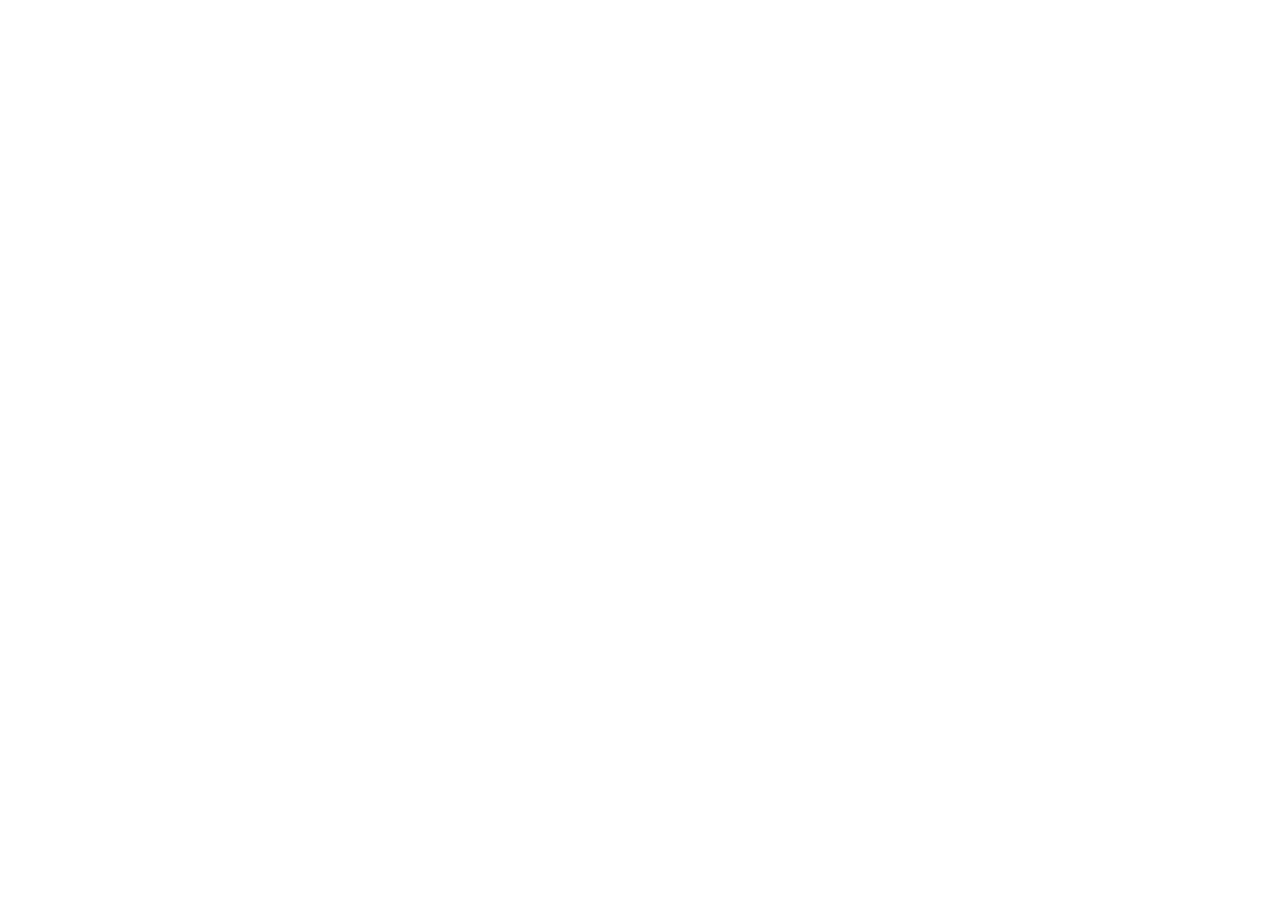
==== commit b8ded29c: "Send every page to the www domain. Keep the same path when the site is opened on any other web host." ====
--- a/index.html
+++ b/index.html
@@ -2,6 +2,11 @@
 <html lang="en">
 <head>
   <meta charset="UTF-8">
+  <script>
+    if ((location.protocol === "http:" || location.protocol === "https:") && location.hostname !== "www.adamoperationsgroup.com") {
+      location.replace("https://www.adamoperationsgroup.com" + location.pathname + location.search + location.hash);
+    }
+  </script>
   <meta name="viewport" content="width=device-width, initial-scale=1">
   <title>Adam Operations Group | Build a Business That Runs Without You</title>
   <meta name="description" content="Adam Operations Group helps established, owner-led businesses build operations, leadership, and systems that do not depend on the owner for every decision.">
@@ -157,7 +162,7 @@
           </div>
           <div class="feature-side">
             <p>The scorecard shows where owner involvement is doing the work the business should own, and what to address first.</p>
-            <a class="btn btn-blue" href="https://adamoperationsgroup.com/scorecard-survey">Take the assessment <svg viewBox="0 0 24 24" fill="none" stroke="currentColor" stroke-width="2" stroke-linecap="round" stroke-linejoin="round"><path d="M5 12h14M13 6l6 6-6 6"/></svg></a>
+            <a class="btn btn-blue" href="https://www.adamoperationsgroup.com/scorecard-survey">Take the assessment <svg viewBox="0 0 24 24" fill="none" stroke="currentColor" stroke-width="2" stroke-linecap="round" stroke-linejoin="round"><path d="M5 12h14M13 6l6 6-6 6"/></svg></a>
           </div>
         </article>
         <ul class="grid-2">
@@ -202,7 +207,7 @@
         <h2>Find where the business still depends on you.</h2>
         <p class="lede">The Operator Exposure Scorecard is the place to start. Free, 30 questions, about eight minutes, and a full report sent to your inbox.</p>
         <div class="hero-actions">
-          <a class="btn btn-blue" href="https://adamoperationsgroup.com/scorecard-survey">Take the Scorecard <svg viewBox="0 0 24 24" fill="none" stroke="currentColor" stroke-width="2" stroke-linecap="round" stroke-linejoin="round"><path d="M5 12h14M13 6l6 6-6 6"/></svg></a>
+          <a class="btn btn-blue" href="https://www.adamoperationsgroup.com/scorecard-survey">Take the Scorecard <svg viewBox="0 0 24 24" fill="none" stroke="currentColor" stroke-width="2" stroke-linecap="round" stroke-linejoin="round"><path d="M5 12h14M13 6l6 6-6 6"/></svg></a>
         </div>
       </div>
     </section>
@@ -226,7 +231,7 @@
     </div>
     <div class="wrap footer-bottom">
       <p>© 2026 Adam Operations Group</p>
-      <a href="https://adamoperationsgroup.com/scorecard-survey">Take the assessment</a>
+      <a href="https://www.adamoperationsgroup.com/scorecard-survey">Take the assessment</a>
     </div>
   </footer>
   <script src="js/site.js"></script>
